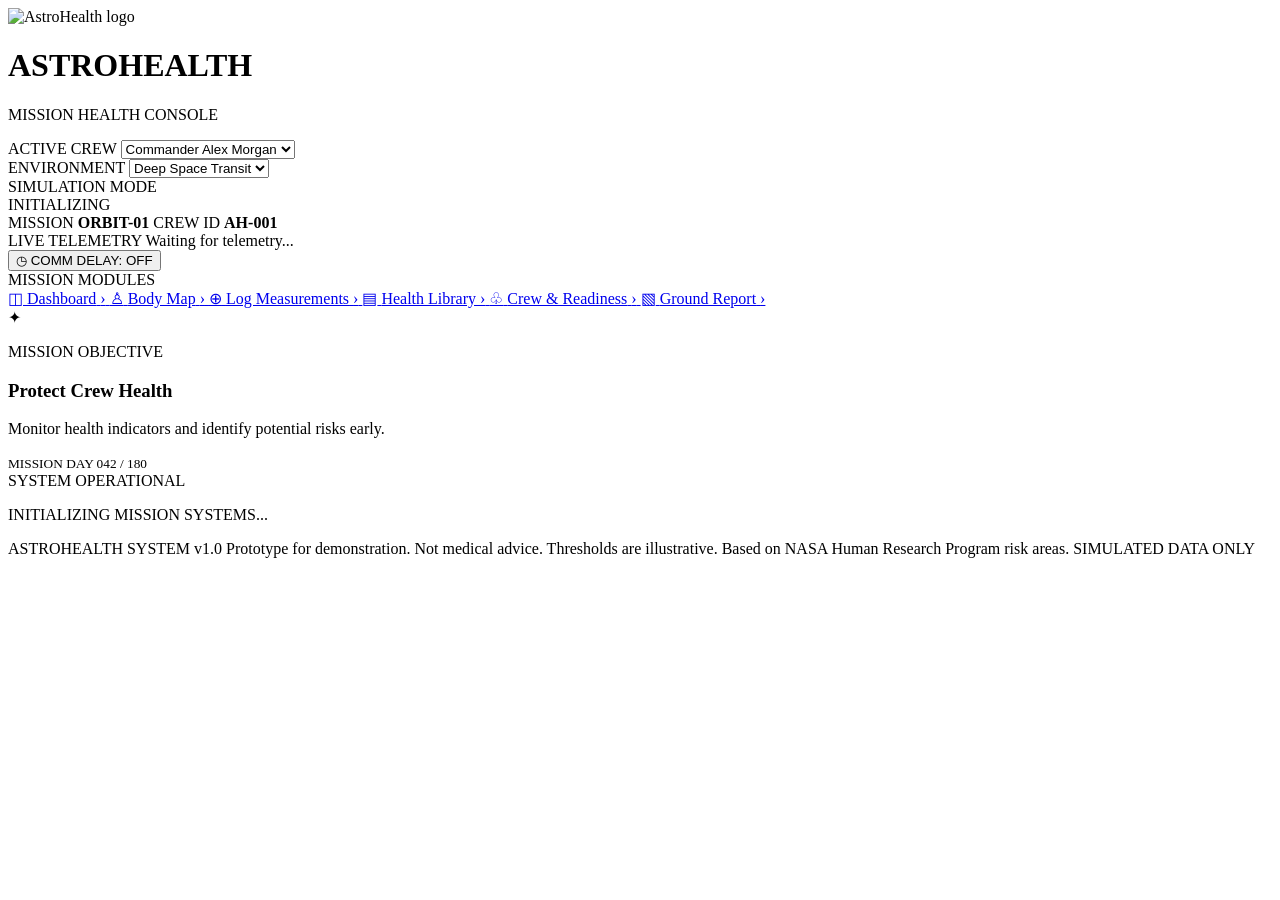
==== frontend/static/index.html @ 4c4ed4f3 "Add frontend" ====
<!DOCTYPE html>
<html lang="en">
<head>
    <meta charset="UTF-8">
    <meta name="viewport" content="width=device-width, initial-scale=1.0">

    <meta name="theme-color" content="#07111f">

    <meta name="description"
          content="AstroHealth - Astronaut Mission Health Monitoring Console">

    <title>AstroHealth | Mission Health Console</title>

    <link rel="stylesheet" href="/static/css/tokens.css">
    <link rel="stylesheet" href="/static/css/base.css">
    <link rel="stylesheet" href="/static/css/components.css">
    <link rel="stylesheet" href="/static/css/pages.css">

    <link rel="icon" href="/static/assets/logo.svg" type="image/svg+xml">
</head>

<body>

<div class="app-background"></div>

<div class="app-shell">

    <!-- TOP HEADER -->

    <header class="topbar">

        <div class="brand">

            <div class="brand-logo">
                <img src="/static/assets/logo.svg" alt="AstroHealth logo">
            </div>

            <div class="brand-info">
                <h1>ASTRO<span>HEALTH</span></h1>
                <p>MISSION HEALTH CONSOLE</p>
            </div>

        </div>

        <div class="header-controls">

            <div class="control-group">

                <label for="astronautSelect">ACTIVE CREW</label>

                <select id="astronautSelect" aria-label="Select astronaut">
                    <option value="AH-001">Commander Alex Morgan</option>
                    <option value="AH-002">Dr. Sarah Chen</option>
                    <option value="AH-003">Pilot James Wilson</option>
                    <option value="AH-004">Engineer Maya Patel</option>
                </select>

            </div>

            <div class="control-group environment-control">

                <label for="environmentSelect">ENVIRONMENT</label>

                <select id="environmentSelect" aria-label="Select environment">
                    <option value="spacecraft">Deep Space Transit</option>
                    <option value="station">Space Station</option>
                    <option value="rover">Planetary Rover</option>
                    <option value="mars">Mars Base</option>
                </select>

            </div>

        </div>

        <div class="system-status">

            <div class="simulation-status">
                <span class="status-dot"></span>
                <span>SIMULATION MODE</span>
            </div>

            <div class="connection-status" id="connectionStatus">
                <span class="connection-dot"></span>
                <span id="connectionText">INITIALIZING</span>
            </div>

        </div>

    </header>


    <!-- MISSION STATUS BAR -->

    <section class="mission-bar">

        <div class="mission-info">
            <span class="mission-label">MISSION</span>
            <strong>ORBIT-01</strong>
            <span class="mission-divider"></span>
            <span class="mission-label">CREW ID</span>
            <strong id="crewIdDisplay">AH-001</strong>
        </div>

        <div class="mission-info">

            <span class="live-indicator"></span>
            <span class="telemetry-text">LIVE TELEMETRY</span>

            <span class="mission-divider"></span>

            <span id="lastUpdated">Waiting for telemetry...</span>

        </div>

        <button class="delay-button" id="delayToggle"
                aria-pressed="false">

            <span class="delay-icon">◷</span>
            <span id="delayText">COMM DELAY: OFF</span>

        </button>

    </section>


    <!-- MAIN LAYOUT -->

    <div class="main-layout">

        <!-- SIDEBAR -->

        <aside class="sidebar">

            <div class="sidebar-heading">MISSION MODULES</div>

            <nav class="navigation" aria-label="Main navigation">

                <a href="#/dashboard" class="nav-link active"
                   data-route="dashboard">

                    <span class="nav-icon">◫</span>
                    <span>Dashboard</span>
                    <span class="nav-arrow">›</span>

                </a>

                <a href="#/body" class="nav-link"
                   data-route="body">

                    <span class="nav-icon">♙</span>
                    <span>Body Map</span>
                    <span class="nav-arrow">›</span>

                </a>

                <a href="#/log" class="nav-link"
                   data-route="log">

                    <span class="nav-icon">⊕</span>
                    <span>Log Measurements</span>
                    <span class="nav-arrow">›</span>

                </a>

                <a href="#/learn" class="nav-link"
                   data-route="learn">

                    <span class="nav-icon">▤</span>
                    <span>Health Library</span>
                    <span class="nav-arrow">›</span>

                </a>

                <a href="#/crew" class="nav-link"
                   data-route="crew">

                    <span class="nav-icon">♧</span>
                    <span>Crew & Readiness</span>
                    <span class="nav-arrow">›</span>

                </a>

                <a href="#/report" class="nav-link"
                   data-route="report">

                    <span class="nav-icon">▧</span>
                    <span>Ground Report</span>
                    <span class="nav-arrow">›</span>

                </a>

            </nav>

            <div class="sidebar-bottom">

                <div class="mission-card">

                    <div class="mission-card-icon">✦</div>

                    <p class="eyebrow">MISSION OBJECTIVE</p>

                    <h3>Protect Crew Health</h3>

                    <p>
                        Monitor health indicators and identify
                        potential risks early.
                    </p>

                    <div class="mission-progress">
                        <span></span>
                    </div>

                    <small>MISSION DAY 042 / 180</small>

                </div>

                <div class="sidebar-footer">
                    <span class="status-dot"></span>
                    SYSTEM OPERATIONAL
                </div>

            </div>

        </aside>


        <!-- MAIN CONTENT -->

        <main class="main-content" id="mainContent" tabindex="-1">

            <div class="loading-screen">
                <div class="loader"></div>
                <p>INITIALIZING MISSION SYSTEMS...</p>
            </div>

        </main>

    </div>


    <!-- GLOBAL FOOTER -->

    <footer class="app-footer">

        <span>ASTROHEALTH SYSTEM v1.0</span>

        <span>
            Prototype for demonstration. Not medical advice.
            Thresholds are illustrative. Based on NASA Human Research Program risk areas.
        </span>

        <span>SIMULATED DATA ONLY</span>

    </footer>

</div>


<!-- TOAST CONTAINER -->

<div id="toastContainer" class="toast-container"
     aria-live="polite"></div>


<script type="module" src="/static/js/router.js"></script>

</body>
</html>
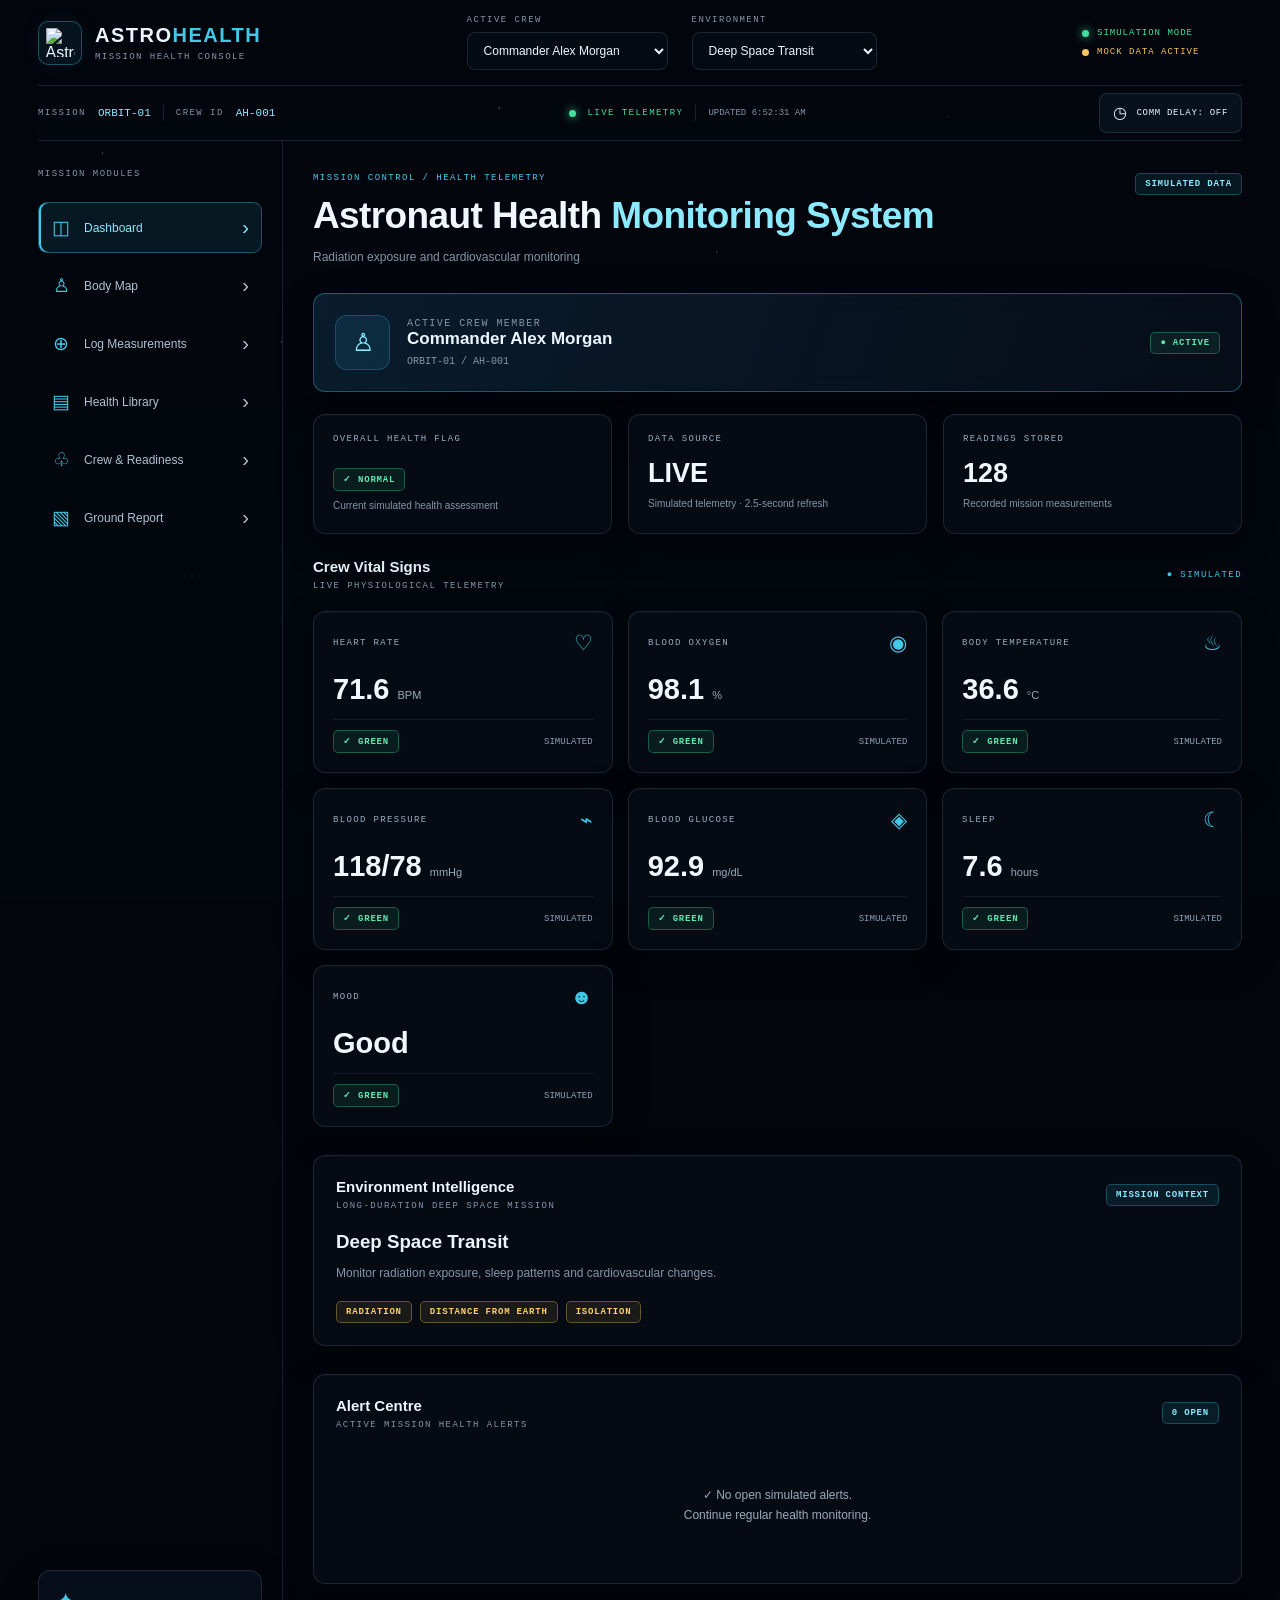
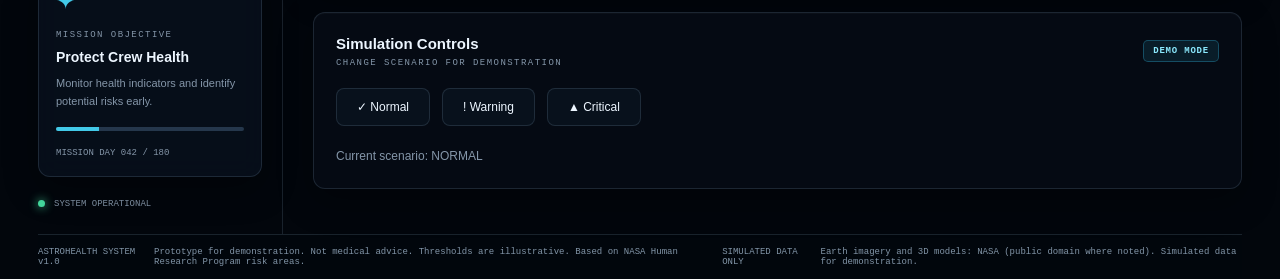
==== commit 9a34fd70: "changes" ====
--- a/frontend/static/index.html
+++ b/frontend/static/index.html
@@ -11,18 +11,20 @@
           content="AstroHealth - Astronaut Mission Health Monitoring Console">
 
     <title>AstroHealth | Mission Health Console</title>
-
-    <link rel="stylesheet" href="/static/css/tokens.css">
-    <link rel="stylesheet" href="/static/css/base.css">
-    <link rel="stylesheet" href="/static/css/components.css">
-    <link rel="stylesheet" href="/static/css/pages.css">
-
-    <link rel="icon" href="/static/assets/logo.svg" type="image/svg+xml">
+<link rel="stylesheet" href="./css/tokens.css">
+<link rel="stylesheet" href="./css/base.css">
+<link rel="stylesheet" href="./css/components.css">
+<link rel="stylesheet" href="./css/pages.css">
+
+<!-- Earth mission-control theme: load last -->
+<link rel="stylesheet" href="./css/theme-earth.css">
+
+    <link rel="icon" href="./assets/logo.svg" type="image/svg+xml">
 </head>
 
-<body>
-
-<div class="app-background"></div>
+<body class="photo-earth">
+
+<div class="app-background space-bg" aria-hidden="true"></div>
 
 <div class="app-shell">
 
@@ -33,7 +35,7 @@
         <div class="brand">
 
             <div class="brand-logo">
-                <img src="/static/assets/logo.svg" alt="AstroHealth logo">
+                <img src="./assets/logo.svg" alt="AstroHealth logo">
             </div>
 
             <div class="brand-info">
@@ -252,6 +254,11 @@
 
         <span>SIMULATED DATA ONLY</span>
 
+<span>
+    Earth imagery and 3D models: NASA (public domain where noted).
+    Simulated data for demonstration.
+</span>
+
     </footer>
 
 </div>
@@ -263,7 +270,7 @@
      aria-live="polite"></div>
 
 
-<script type="module" src="/static/js/router.js"></script>
+<script type="module" src="./js/router.js"></script>
 
 </body>
 </html>
--- a/frontend/static/css/tokens.css
+++ b/frontend/static/css/tokens.css
@@ -0,0 +1,72 @@
+
+:root {
+
+    /* BACKGROUNDS */
+
+    --bg-main: #07111f;
+    --bg-secondary: #0a1728;
+    --bg-panel: #0d1c30;
+    --bg-card: rgba(16, 34, 55, 0.82);
+    --bg-hover: #142b43;
+
+    /* BORDERS */
+
+    --border: rgba(130, 180, 220, 0.13);
+    --border-active: rgba(43, 207, 231, 0.45);
+
+    /* TEXT */
+
+    --text-primary: #edf7ff;
+    --text-secondary: #a4b9cd;
+    --text-muted: #71869c;
+
+    /* ACCENT */
+
+    --cyan: #32d5e9;
+    --cyan-light: #7cecff;
+    --cyan-glow: rgba(50, 213, 233, 0.15);
+
+    /* STATUS COLORS */
+
+    --green: #37d99a;
+    --yellow: #f4c75b;
+    --orange: #ff994d;
+    --red: #ff596d;
+
+    /* TYPOGRAPHY */
+
+    --font-main: -apple-system, BlinkMacSystemFont,
+        "Segoe UI", sans-serif;
+
+    --font-mono: "SFMono-Regular", Consolas,
+        "Liberation Mono", monospace;
+
+    /* SPACING */
+
+    --space-1: 4px;
+    --space-2: 8px;
+    --space-3: 12px;
+    --space-4: 16px;
+    --space-5: 20px;
+    --space-6: 24px;
+    --space-8: 32px;
+    --space-10: 40px;
+
+    /* RADIUS */
+
+    --radius-sm: 8px;
+    --radius-md: 13px;
+    --radius-lg: 18px;
+    --radius-xl: 24px;
+
+    /* SHADOWS */
+
+    --shadow-card: 0 10px 35px rgba(0, 0, 0, 0.2);
+
+    --shadow-glow: 0 0 25px rgba(50, 213, 233, 0.12);
+
+    /* TRANSITIONS */
+
+    --transition: 180ms ease;
+
+}
--- a/frontend/static/css/base.css
+++ b/frontend/static/css/base.css
@@ -0,0 +1,527 @@
+
+* {
+    margin: 0;
+    padding: 0;
+    box-sizing: border-box;
+}
+
+html {
+    scroll-behavior: smooth;
+}
+
+body {
+    min-height: 100vh;
+    background: var(--bg-main);
+    color: var(--text-primary);
+    font-family: var(--font-main);
+    overflow-x: hidden;
+}
+
+button, select, input {
+    font: inherit;
+}
+
+button, a, select {
+    -webkit-tap-highlight-color: transparent;
+}
+
+button {
+    cursor: pointer;
+}
+
+a {
+    color: inherit;
+    text-decoration: none;
+}
+
+button:focus-visible,
+a:focus-visible,
+select:focus-visible,
+input:focus-visible {
+    outline: 2px solid var(--cyan);
+    outline-offset: 4px;
+}
+
+.app-background {
+    position: fixed;
+    inset: 0;
+    z-index: -1;
+    pointer-events: none;
+
+    background:
+        radial-gradient(circle at 75% 15%,
+            rgba(16, 112, 151, 0.13), transparent 32%),
+        radial-gradient(circle at 10% 85%,
+            rgba(28, 78, 132, 0.12), transparent 35%),
+        linear-gradient(135deg, #07111f, #091728 55%, #07111f);
+}
+
+.app-background::after {
+    content: "";
+    position: absolute;
+    inset: 0;
+
+    background-image:
+        radial-gradient(1px 1px at 15% 25%, #ffffff65 50%, transparent),
+        radial-gradient(1px 1px at 70% 40%, #ffffff50 50%, transparent),
+        radial-gradient(2px 2px at 90% 75%, #ffffff45 50%, transparent),
+        radial-gradient(1px 1px at 45% 80%, #ffffff55 50%, transparent);
+
+    background-size: 240px 240px;
+    opacity: 0.35;
+}
+
+.app-shell {
+    width: 100%;
+    min-height: 100vh;
+    padding: 0 38px;
+    max-width: 1900px;
+    margin: auto;
+}
+
+/* HEADER */
+
+.topbar {
+    min-height: 91px;
+    display: flex;
+    align-items: center;
+    justify-content: space-between;
+    gap: 25px;
+    border-bottom: 1px solid var(--border);
+}
+
+.brand {
+    display: flex;
+    align-items: center;
+    gap: 13px;
+    min-width: 220px;
+}
+
+.brand-logo {
+    width: 44px;
+    height: 44px;
+    border-radius: 13px;
+    background: var(--cyan-glow);
+    border: 1px solid var(--border-active);
+    display: grid;
+    place-items: center;
+}
+
+.brand-logo img {
+    width: 29px;
+    height: 29px;
+}
+
+.brand-info h1 {
+    font-size: 20px;
+    font-weight: 800;
+    letter-spacing: 1px;
+}
+
+.brand-info h1 span {
+    color: var(--cyan);
+}
+
+.brand-info p {
+    font: 9px var(--font-mono);
+    color: var(--text-muted);
+    letter-spacing: 1.8px;
+    margin-top: 5px;
+}
+
+.header-controls {
+    display: flex;
+    gap: 24px;
+    align-items: center;
+}
+
+.control-group {
+    display: flex;
+    flex-direction: column;
+    gap: 7px;
+}
+
+.control-group label {
+    font: 9px var(--font-mono);
+    color: var(--text-muted);
+    letter-spacing: 1.5px;
+}
+
+.control-group select {
+    min-width: 185px;
+    background: var(--bg-panel);
+    color: var(--text-primary);
+    border: 1px solid var(--border);
+    padding: 10px 30px 10px 12px;
+    border-radius: var(--radius-sm);
+    font-size: 12px;
+}
+
+.control-group select option {
+    background: var(--bg-panel);
+}
+
+.system-status {
+    display: flex;
+    flex-direction: column;
+    gap: 9px;
+    min-width: 160px;
+}
+
+.simulation-status,
+.connection-status {
+    display: flex;
+    align-items: center;
+    gap: 8px;
+    font: 9px var(--font-mono);
+    letter-spacing: 1px;
+}
+
+.simulation-status {
+    color: var(--green);
+}
+
+.connection-status {
+    color: var(--text-muted);
+}
+
+.status-dot,
+.connection-dot,
+.live-indicator {
+    width: 7px;
+    height: 7px;
+    border-radius: 50%;
+    background: var(--green);
+    display: inline-block;
+    flex-shrink: 0;
+}
+
+.status-dot,
+.live-indicator {
+    box-shadow: 0 0 10px var(--green);
+}
+
+/* MISSION BAR */
+
+.mission-bar {
+    min-height: 55px;
+    display: flex;
+    align-items: center;
+    justify-content: space-between;
+    gap: 15px;
+    border-bottom: 1px solid var(--border);
+}
+
+.mission-info {
+    display: flex;
+    align-items: center;
+    gap: 12px;
+    font-size: 11px;
+}
+
+.mission-label {
+    color: var(--text-muted);
+    font: 9px var(--font-mono);
+    letter-spacing: 1px;
+}
+
+.mission-info strong {
+    color: var(--cyan);
+    font: 11px var(--font-mono);
+}
+
+.mission-divider {
+    height: 16px;
+    width: 1px;
+    background: var(--border);
+}
+
+.telemetry-text {
+    color: var(--green);
+    font: 9px var(--font-mono);
+    letter-spacing: 1px;
+}
+
+#lastUpdated {
+    color: var(--text-muted);
+    font: 9px var(--font-mono);
+}
+
+/* LAYOUT */
+
+.main-layout {
+    display: grid;
+    grid-template-columns: 245px minmax(0, 1fr);
+    min-height: calc(100vh - 190px);
+}
+
+.sidebar {
+    padding: 28px 20px 25px 0;
+    border-right: 1px solid var(--border);
+    display: flex;
+    flex-direction: column;
+}
+
+.sidebar-heading,
+.eyebrow {
+    font: 9px var(--font-mono);
+    letter-spacing: 1.6px;
+    color: var(--text-muted);
+}
+
+.sidebar-heading {
+    margin-bottom: 23px;
+}
+
+.navigation {
+    display: flex;
+    flex-direction: column;
+    gap: 7px;
+}
+
+.nav-link {
+    display: flex;
+    align-items: center;
+    gap: 13px;
+    padding: 13px 12px;
+    border-radius: var(--radius-sm);
+    color: var(--text-secondary);
+    font-size: 12px;
+    transition: var(--transition);
+    border: 1px solid transparent;
+}
+
+.nav-link:hover {
+    background: rgba(50, 213, 233, 0.05);
+    color: var(--cyan-light);
+}
+
+.nav-link.active {
+    background: var(--cyan-glow);
+    border-color: var(--border-active);
+    color: var(--cyan-light);
+}
+
+.nav-icon {
+    width: 20px;
+    text-align: center;
+    font-size: 19px;
+}
+
+.nav-arrow {
+    margin-left: auto;
+    font-size: 20px;
+}
+
+.sidebar-bottom {
+    margin-top: auto;
+    padding-top: 30px;
+}
+
+.mission-card {
+    padding: 17px;
+    border: 1px solid var(--border);
+    background: rgba(13, 28, 48, 0.75);
+    border-radius: var(--radius-md);
+}
+
+.mission-card-icon {
+    color: var(--cyan);
+    font-size: 23px;
+    margin-bottom: 15px;
+}
+
+.mission-card h3 {
+    font-size: 14px;
+    margin: 9px 0;
+}
+
+.mission-card > p:not(.eyebrow) {
+    font-size: 11px;
+    line-height: 1.7;
+    color: var(--text-muted);
+}
+
+.mission-progress {
+    margin: 16px 0 10px;
+    height: 4px;
+    border-radius: 10px;
+    background: #25374c;
+    overflow: hidden;
+}
+
+.mission-progress span {
+    display: block;
+    width: 23%;
+    height: 100%;
+    background: var(--cyan);
+}
+
+.mission-card small {
+    font: 9px var(--font-mono);
+    color: var(--text-muted);
+}
+
+.sidebar-footer {
+    display: flex;
+    gap: 9px;
+    align-items: center;
+    margin-top: 22px;
+    color: var(--text-muted);
+    font: 9px var(--font-mono);
+}
+
+.main-content {
+    padding: 32px 0 45px 30px;
+    min-width: 0;
+    animation: pageEnter 250ms ease;
+}
+
+.app-footer {
+    border-top: 1px solid var(--border);
+    min-height: 45px;
+    display: flex;
+    justify-content: space-between;
+    align-items: center;
+    gap: 15px;
+    color: var(--text-muted);
+    font: 9px var(--font-mono);
+    padding: 10px 0;
+}
+
+.loading-screen {
+    min-height: 300px;
+    display: grid;
+    place-content: center;
+    justify-items: center;
+    gap: 18px;
+    color: var(--cyan);
+    font: 10px var(--font-mono);
+    letter-spacing: 1px;
+}
+
+.loader {
+    width: 30px;
+    height: 30px;
+    border: 2px solid var(--border);
+    border-top-color: var(--cyan);
+    border-radius: 50%;
+    animation: spin 0.8s linear infinite;
+}
+
+@keyframes spin {
+    to { transform: rotate(360deg); }
+}
+
+@keyframes pageEnter {
+    from { opacity: 0; transform: translateY(7px); }
+    to { opacity: 1; transform: translateY(0); }
+}
+
+@media(max-width: 1100px) {
+    .app-shell {
+        padding: 0 20px;
+    }
+
+    .topbar {
+        flex-wrap: wrap;
+        padding: 17px 0;
+    }
+
+    .header-controls {
+        order: 3;
+        width: 100%;
+    }
+
+    .system-status {
+        margin-left: auto;
+    }
+}
+
+@media(max-width: 750px) {
+    .app-shell {
+        padding: 0 14px;
+    }
+
+    .main-layout {
+        grid-template-columns: 1fr;
+    }
+
+    .sidebar {
+        border-right: 0;
+        border-bottom: 1px solid var(--border);
+        padding: 12px 0;
+    }
+
+    .sidebar-heading,
+    .sidebar-bottom {
+        display: none;
+    }
+
+    .navigation {
+        flex-direction: row;
+        overflow-x: auto;
+        padding-bottom: 5px;
+    }
+
+    .nav-link {
+        white-space: nowrap;
+        padding: 10px;
+        font-size: 11px;
+    }
+
+    .nav-arrow {
+        display: none;
+    }
+
+    .main-content {
+        padding: 25px 0;
+    }
+
+    .mission-bar {
+        flex-wrap: wrap;
+        padding: 12px 0;
+    }
+
+    .mission-info:nth-child(2) {
+        display: none;
+    }
+
+    .app-footer {
+        flex-direction: column;
+        align-items: flex-start;
+    }
+}
+
+@media(max-width: 480px) {
+    .header-controls {
+        flex-direction: column;
+        align-items: stretch;
+    }
+
+    .control-group select {
+        width: 100%;
+    }
+
+    .system-status {
+        margin-left: 0;
+    }
+
+    .topbar {
+        gap: 16px;
+    }
+
+    .brand-info h1 {
+        font-size: 17px;
+    }
+}
+
+@media(prefers-reduced-motion: reduce) {
+    *,
+    *::before,
+    *::after {
+        scroll-behavior: auto !important;
+        animation-duration: 0.01ms !important;
+        transition-duration: 0.01ms !important;
+    }
+}
--- a/frontend/static/css/components.css
+++ b/frontend/static/css/components.css
@@ -0,0 +1,220 @@
+
+/* BUTTONS */
+
+.delay-button {
+    display: flex;
+    align-items: center;
+    gap: 9px;
+    background: rgba(50, 213, 233, 0.08);
+    border: 1px solid var(--border-active);
+    color: var(--cyan);
+    padding: 9px 13px;
+    border-radius: var(--radius-sm);
+    font: 9px var(--font-mono);
+    letter-spacing: 0.7px;
+    transition: var(--transition);
+}
+
+.delay-button:hover,
+.delay-button.enabled {
+    background: rgba(50, 213, 233, 0.17);
+    box-shadow: var(--shadow-glow);
+}
+
+.delay-icon {
+    font-size: 16px;
+}
+
+/* BADGES */
+
+.badge {
+    display: inline-flex;
+    align-items: center;
+    gap: 6px;
+    border: 1px solid var(--border);
+    border-radius: 20px;
+    padding: 5px 10px;
+    font: 9px var(--font-mono);
+    letter-spacing: 0.6px;
+}
+
+.badge-green {
+    color: var(--green);
+    background: rgba(55, 217, 154, 0.09);
+    border-color: rgba(55, 217, 154, 0.2);
+}
+
+.badge-cyan {
+    color: var(--cyan);
+    background: var(--cyan-glow);
+    border-color: var(--border-active);
+}
+
+.badge-yellow {
+    color: var(--yellow);
+    background: rgba(244, 199, 91, 0.1);
+}
+
+.badge-orange {
+    color: var(--orange);
+    background: rgba(255, 153, 77, 0.1);
+}
+
+.badge-red {
+    color: var(--red);
+    background: rgba(255, 89, 109, 0.1);
+}
+
+/* CARDS */
+
+.panel {
+    background: var(--bg-card);
+    border: 1px solid var(--border);
+    border-radius: var(--radius-lg);
+    padding: 22px;
+    box-shadow: var(--shadow-card);
+    transition: var(--transition);
+    backdrop-filter: blur(12px);
+}
+
+.panel:hover {
+    border-color: rgba(50, 213, 233, 0.3);
+    box-shadow: var(--shadow-glow);
+}
+
+.panel-heading {
+    display: flex;
+    align-items: center;
+    justify-content: space-between;
+    gap: 15px;
+    margin-bottom: 20px;
+}
+
+.panel-heading h3 {
+    font-size: 15px;
+    font-weight: 650;
+}
+
+.panel-heading p {
+    font: 9px var(--font-mono);
+    color: var(--text-muted);
+    margin-top: 6px;
+}
+
+/* TOASTS */
+
+.toast-container {
+    position: fixed;
+    right: 24px;
+    bottom: 24px;
+    z-index: 1000;
+    display: flex;
+    flex-direction: column;
+    gap: 10px;
+}
+
+.toast {
+    padding: 14px 18px;
+    border: 1px solid var(--border-active);
+    border-radius: var(--radius-md);
+    background: #10243a;
+    color: var(--text-primary);
+    min-width: 250px;
+    font-size: 12px;
+    box-shadow: var(--shadow-glow);
+    animation: toastIn 250ms ease;
+}
+
+.toast.error {
+    border-color: var(--red);
+}
+
+.toast.success {
+    border-color: var(--green);
+}
+
+@keyframes toastIn {
+    from { opacity: 0; transform: translateX(15px); }
+    to { opacity: 1; transform: translateX(0); }
+}
+
+/* SIMULATION LABEL */
+
+.simulated-label {
+    color: var(--cyan);
+    font: 9px var(--font-mono);
+    letter-spacing: 1px;
+}
+
+/* EMPTY AND LOADING STATES */
+
+.empty-state {
+    text-align: center;
+    color: var(--text-muted);
+    padding: 35px 15px;
+    font-size: 12px;
+    line-height: 1.7;
+}
+
+.skeleton {
+    background: linear-gradient(
+        90deg,
+        #13243a 25%,
+        #203750 50%,
+        #13243a 75%
+    );
+    background-size: 200% 100%;
+    animation: skeleton 1.5s infinite;
+    border-radius: 8px;
+}
+
+@keyframes skeleton {
+    to { background-position: -200% 0; }
+}
+
+.scenario-controls {
+    display: flex;
+    flex-wrap: wrap;
+    gap: 12px;
+    margin: 20px 0;
+}
+
+.scenario-btn {
+    padding: 11px 20px;
+    border: 1px solid var(--border);
+    border-radius: var(--radius-sm);
+    background: var(--bg-panel);
+    color: var(--text-primary);
+    font-size: 12px;
+    transition: var(--transition);
+}
+
+.scenario-btn:hover {
+    border-color: var(--cyan);
+    color: var(--cyan);
+    box-shadow: var(--shadow-glow);
+}
+
+.alert-item {
+    display: flex;
+    align-items: center;
+    justify-content: space-between;
+    gap: 15px;
+    padding: 16px 0;
+    border-bottom: 1px solid var(--border);
+}
+
+.alert-item h4 {
+    margin: 10px 0 5px;
+    font-size: 13px;
+}
+
+.alert-item p {
+    color: var(--text-muted);
+    font-size: 11px;
+    line-height: 1.6;
+}
+
+[hidden] {
+    display: none !important;
+}
--- a/frontend/static/css/pages.css
+++ b/frontend/static/css/pages.css
@@ -0,0 +1,252 @@
+
+/* PAGE HEADINGS */
+
+.page-header {
+    display: flex;
+    align-items: flex-start;
+    justify-content: space-between;
+    gap: 20px;
+    margin-bottom: 30px;
+}
+
+.page-eyebrow {
+    color: var(--cyan);
+    font: 10px var(--font-mono);
+    letter-spacing: 2px;
+    margin-bottom: 12px;
+}
+
+.page-title {
+    font-size: clamp(25px, 3vw, 37px);
+    letter-spacing: -1px;
+    font-weight: 750;
+}
+
+.page-title span {
+    color: var(--cyan);
+}
+
+.page-description {
+    color: var(--text-muted);
+    font-size: 12px;
+    margin-top: 10px;
+    line-height: 1.7;
+}
+
+/* DASHBOARD GRID */
+
+.dashboard-grid {
+    display: grid;
+    grid-template-columns: repeat(3, minmax(0, 1fr));
+    gap: 16px;
+    margin-bottom: 24px;
+}
+
+.stat-card {
+    background: var(--bg-card);
+    border: 1px solid var(--border);
+    border-radius: var(--radius-lg);
+    padding: 20px;
+    min-width: 0;
+    transition: var(--transition);
+}
+
+.stat-card:hover {
+    border-color: var(--border-active);
+    transform: translateY(-2px);
+}
+
+.stat-label {
+    font: 9px var(--font-mono);
+    letter-spacing: 1.2px;
+    color: var(--text-muted);
+}
+
+.stat-value {
+    font-size: 27px;
+    font-weight: 750;
+    margin: 14px 0 7px;
+}
+
+.stat-description {
+    color: var(--text-muted);
+    font-size: 10px;
+    line-height: 1.6;
+}
+
+.health-value {
+    color: var(--green);
+}
+
+.vitals-grid {
+    display: grid;
+    grid-template-columns: repeat(3, minmax(0, 1fr));
+    gap: 15px;
+}
+
+.vital-card {
+    background: var(--bg-card);
+    border: 1px solid var(--border);
+    border-radius: var(--radius-lg);
+    padding: 19px;
+}
+
+.vital-card-top {
+    display: flex;
+    justify-content: space-between;
+    align-items: center;
+    margin-bottom: 18px;
+}
+
+.vital-icon {
+    font-size: 21px;
+    color: var(--cyan);
+}
+
+.vital-name {
+    font: 10px var(--font-mono);
+    color: var(--text-muted);
+    letter-spacing: 1px;
+}
+
+.vital-reading {
+    font-size: 29px;
+    font-weight: 750;
+}
+
+.vital-reading small {
+    font-size: 11px;
+    color: var(--text-muted);
+    font-weight: 400;
+}
+
+.vital-bottom {
+    display: flex;
+    justify-content: space-between;
+    gap: 10px;
+    margin-top: 13px;
+    align-items: center;
+}
+
+.trend-text {
+    font: 9px var(--font-mono);
+    color: var(--text-muted);
+}
+
+.section-title {
+    font-size: 15px;
+    font-weight: 650;
+    margin-bottom: 16px;
+}
+
+.section-space {
+    margin-top: 28px;
+}
+
+/* CREW PROFILE */
+
+.crew-profile {
+    display: flex;
+    align-items: center;
+    gap: 17px;
+    background: linear-gradient(
+        110deg,
+        rgba(18, 50, 75, 0.85),
+        rgba(13, 28, 48, 0.8)
+    );
+    border: 1px solid var(--border-active);
+    border-radius: var(--radius-lg);
+    padding: 21px;
+    margin-bottom: 22px;
+}
+
+.crew-avatar {
+    width: 55px;
+    height: 55px;
+    display: grid;
+    place-items: center;
+    flex-shrink: 0;
+    border-radius: 16px;
+    background: var(--cyan-glow);
+    color: var(--cyan);
+    font-size: 25px;
+}
+
+.crew-profile h3 {
+    font-size: 17px;
+    margin-bottom: 7px;
+}
+
+.crew-profile p {
+    font: 10px var(--font-mono);
+    color: var(--text-muted);
+}
+
+.crew-profile .badge {
+    margin-left: auto;
+}
+
+/* OTHER PAGES */
+
+.module-placeholder {
+    border: 1px solid var(--border);
+    background: var(--bg-card);
+    border-radius: var(--radius-lg);
+    min-height: 300px;
+    display: grid;
+    place-content: center;
+    justify-items: center;
+    text-align: center;
+    padding: 30px;
+}
+
+.module-placeholder .placeholder-icon {
+    font-size: 45px;
+    color: var(--cyan);
+    margin-bottom: 20px;
+}
+
+.module-placeholder h2 {
+    font-size: 20px;
+    margin-bottom: 10px;
+}
+
+.module-placeholder p {
+    max-width: 400px;
+    color: var(--text-muted);
+    font-size: 12px;
+    line-height: 1.8;
+}
+
+/* RESPONSIVE */
+
+@media(max-width: 1100px) {
+    .dashboard-grid,
+    .vitals-grid {
+        grid-template-columns: repeat(2, minmax(0, 1fr));
+    }
+}
+
+@media(max-width: 550px) {
+    .dashboard-grid,
+    .vitals-grid {
+        grid-template-columns: 1fr;
+    }
+
+    .page-header {
+        flex-direction: column;
+    }
+
+    .crew-profile {
+        flex-wrap: wrap;
+    }
+
+    .crew-profile .badge {
+        margin-left: 0;
+    }
+
+    .stat-value,
+    .vital-reading {
+        font-size: 25px;
+    }
+}
--- a/frontend/static/css/theme-earth.css
+++ b/frontend/static/css/theme-earth.css
@@ -0,0 +1,586 @@
+
+/* =========================================================
+   ASTROHEALTH — EARTH MISSION CONTROL THEME
+   Add-on stylesheet. Does not replace existing styles.
+========================================================= */
+
+:root {
+    --bg-main: #03070d;
+    --bg-secondary: #060d17;
+    --bg-panel: rgba(7, 14, 24, 0.82);
+    --bg-card: rgba(8, 14, 24, 0.72);
+    --bg-hover: rgba(18, 39, 57, 0.88);
+
+    --border: rgba(143, 180, 208, 0.17);
+    --border-active: rgba(55, 205, 235, 0.55);
+
+    --text-primary: #edf6ff;
+    --text-secondary: #b0c1d1;
+    --text-muted: #8496a9;
+
+    --cyan: #42c9e8;
+    --cyan-light: #8ceaff;
+    --cyan-glow: rgba(50, 190, 230, 0.13);
+
+    --green: #45dda0;
+    --yellow: #f5c45e;
+    --orange: #ff994d;
+    --red: #ff596d;
+
+    --radius-sm: 7px;
+    --radius-md: 11px;
+    --radius-lg: 13px;
+    --radius-xl: 16px;
+
+    --shadow-card:
+        0 12px 35px rgba(0, 0, 0, 0.32),
+        inset 0 1px 0 rgba(255, 255, 255, 0.025);
+
+    --shadow-glow:
+        0 0 18px rgba(50, 190, 230, 0.10);
+
+    --transition: 180ms ease;
+}
+
+/* =========================================================
+   EARTH / SPACE BACKGROUND
+========================================================= */
+
+html {
+    background: #02060c;
+}
+
+body {
+    background: transparent;
+    color: var(--text-primary);
+    position: relative;
+    isolation: isolate;
+}
+
+/* Reuse the existing .app-background element.
+   No extra background element is necessary. */
+
+.app-background {
+    position: fixed;
+    inset: 0;
+    z-index: -1;
+    overflow: hidden;
+    pointer-events: none;
+
+    background:
+        radial-gradient(
+            ellipse at 50% 85%,
+            rgba(10, 37, 65, 0.28),
+            transparent 48%
+        ),
+        linear-gradient(
+            180deg,
+            #02050b 0%,
+            #050b14 58%,
+            #071321 100%
+        );
+}
+
+/* Earth horizon */
+
+.app-background::before {
+    content: "";
+    position: absolute;
+
+    width: 220vw;
+    height: 110vw;
+
+    left: -60vw;
+    bottom: -90vw;
+
+    border-radius: 50%;
+
+    background:
+        radial-gradient(
+            ellipse at 50% 0%,
+            rgba(21, 66, 103, 0.95) 0%,
+            rgba(9, 37, 65, 0.96) 22%,
+            #061322 49%,
+            #030912 72%,
+            #010409 100%
+        );
+
+    box-shadow:
+        0 -2px 5px rgba(80, 193, 255, 0.65),
+        0 -8px 24px rgba(28, 139, 220, 0.22),
+        0 -22px 65px rgba(17, 89, 156, 0.13);
+}
+
+/* Faint stars */
+
+.app-background::after {
+    content: "";
+    position: absolute;
+    inset: 0;
+
+    background-image:
+        radial-gradient(1px 1px at 8% 17%, #ffffff9c 50%, transparent 100%),
+        radial-gradient(1px 1px at 22% 38%, #ffffff70 50%, transparent 100%),
+        radial-gradient(2px 2px at 39% 12%, #ffffff75 50%, transparent 100%),
+        radial-gradient(1px 1px at 56% 28%, #ffffff70 50%, transparent 100%),
+        radial-gradient(1px 1px at 74% 13%, #ffffff85 50%, transparent 100%),
+        radial-gradient(2px 2px at 88% 36%, #ffffff65 50%, transparent 100%),
+        radial-gradient(1px 1px at 95% 19%, #ffffff85 50%, transparent 100%),
+        radial-gradient(1px 1px at 15% 64%, #ffffff65 50%, transparent 100%),
+        radial-gradient(1px 1px at 67% 58%, #ffffff55 50%, transparent 100%);
+
+    background-size: 100% 100%;
+    opacity: 0.43;
+}
+
+/* Optional photo background:
+   Add class="photo-earth" to body and put earth.jpg
+   inside static/assets/. */
+
+body.photo-earth .app-background {
+    background:
+        linear-gradient(
+            180deg,
+            rgba(2, 5, 11, 0.80),
+            rgba(2, 7, 14, 0.54) 60%,
+            rgba(2, 7, 14, 0.75)
+        ),
+        url("../assets/earth.jpg") center bottom / cover no-repeat,
+        #02060c;
+}
+
+body.photo-earth .app-background::before {
+    display: none;
+}
+
+/* Keep application content above the background */
+
+.app-shell {
+    position: relative;
+    z-index: 1;
+}
+
+/* =========================================================
+   GLASS PANELS
+========================================================= */
+
+.panel,
+.stat-card,
+.vital-card,
+.crew-profile,
+.mission-card,
+.module-placeholder {
+    background: rgba(8, 14, 24, 0.70);
+    border: 1px solid var(--border);
+    border-radius: 12px;
+
+    box-shadow: var(--shadow-card);
+
+    -webkit-backdrop-filter: blur(12px);
+    backdrop-filter: blur(12px);
+
+    transition:
+        border-color var(--transition),
+        box-shadow var(--transition),
+        background var(--transition);
+}
+
+.panel:hover,
+.stat-card:hover,
+.vital-card:hover {
+    border-color: rgba(65, 195, 230, 0.42);
+    box-shadow: var(--shadow-glow);
+    background: rgba(10, 21, 34, 0.83);
+}
+
+.crew-profile {
+    background:
+        linear-gradient(
+            110deg,
+            rgba(11, 32, 51, 0.86),
+            rgba(7, 15, 26, 0.82)
+        );
+    border-color: rgba(65, 195, 230, 0.38);
+}
+
+/* =========================================================
+   HEADER
+========================================================= */
+
+.topbar {
+    border-bottom: 1px solid var(--border);
+    min-height: 86px;
+}
+
+.brand-logo {
+    background: rgba(31, 120, 156, 0.12);
+    border: 1px solid rgba(65, 195, 230, 0.35);
+    border-radius: 10px;
+    box-shadow: 0 0 18px rgba(45, 175, 225, 0.08);
+}
+
+.brand-info h1 {
+    font-weight: 800;
+    letter-spacing: 1.5px;
+}
+
+.brand-info h1 span {
+    color: var(--cyan);
+}
+
+.brand-info p,
+.control-group label,
+.mission-label,
+.sidebar-heading,
+.eyebrow,
+.page-eyebrow,
+.stat-label,
+.vital-name,
+.panel-heading p,
+.telemetry-text,
+.simulated-label {
+    font-family: var(--font-mono);
+    text-transform: uppercase;
+    letter-spacing: 1.45px;
+}
+
+/* Header selectors */
+
+.control-group select {
+    background: rgba(5, 12, 21, 0.92);
+    border: 1px solid var(--border);
+    border-radius: 8px;
+    color: var(--text-primary);
+}
+
+.control-group select:focus {
+    border-color: var(--cyan);
+    outline: none;
+    box-shadow: 0 0 0 2px rgba(66, 201, 232, 0.12);
+}
+
+.control-group select option {
+    background: #091321;
+    color: #edf6ff;
+}
+
+/* Mission information bar */
+
+.mission-bar {
+    border-bottom: 1px solid var(--border);
+    background: rgba(4, 10, 18, 0.38);
+}
+
+.mission-info strong {
+    color: var(--cyan-light);
+}
+
+#lastUpdated {
+    color: var(--text-muted);
+}
+
+/* =========================================================
+   NAVIGATION
+========================================================= */
+
+.sidebar {
+    border-right: 1px solid var(--border);
+}
+
+.nav-link {
+    border: 1px solid transparent;
+    border-radius: 9px;
+    color: var(--text-secondary);
+}
+
+.nav-link:hover {
+    background: rgba(55, 185, 220, 0.08);
+    border-color: rgba(55, 185, 220, 0.17);
+    color: var(--cyan-light);
+}
+
+.nav-link.active {
+    background: rgba(38, 153, 193, 0.13);
+    border-color: rgba(65, 195, 230, 0.36);
+    color: var(--cyan-light);
+    box-shadow: inset 2px 0 0 var(--cyan);
+}
+
+.nav-icon {
+    color: var(--cyan);
+}
+
+/* Sidebar mission card */
+
+.mission-card {
+    background: rgba(8, 17, 29, 0.82);
+    border-color: var(--border);
+}
+
+/* =========================================================
+   PAGE HEADINGS
+========================================================= */
+
+.page-header {
+    margin-bottom: 26px;
+}
+
+.page-eyebrow {
+    font-size: 9px;
+    color: var(--cyan);
+}
+
+.page-title {
+    color: #f0f7ff;
+    letter-spacing: -0.6px;
+}
+
+.page-title span {
+    color: var(--cyan-light);
+}
+
+.page-description {
+    color: var(--text-muted);
+}
+
+/* =========================================================
+   VITAL CARDS
+========================================================= */
+
+.stat-card,
+.vital-card {
+    padding: 19px;
+    position: relative;
+    overflow: hidden;
+}
+
+.stat-label,
+.vital-name {
+    font-size: 9px;
+    color: #9aafc1;
+    letter-spacing: 1.35px;
+}
+
+.stat-value,
+.vital-reading {
+    color: #f1f8ff;
+    font-weight: 750;
+    font-variant-numeric: tabular-nums;
+}
+
+.vital-reading small {
+    color: #9aabba;
+    font-size: 11px;
+}
+
+.vital-icon {
+    color: var(--cyan);
+}
+
+.health-value {
+    color: var(--green);
+}
+
+.vital-bottom {
+    border-top: 1px solid rgba(140, 180, 210, 0.10);
+    padding-top: 10px;
+}
+
+.trend-text {
+    color: #8ea3b7;
+}
+
+/* =========================================================
+   CREW PROFILE
+========================================================= */
+
+.crew-avatar {
+    background: rgba(48, 174, 210, 0.12);
+    border: 1px solid rgba(65, 195, 230, 0.24);
+    border-radius: 12px;
+    color: var(--cyan-light);
+}
+
+.crew-profile h3 {
+    color: #edf7ff;
+}
+
+/* =========================================================
+   STATUS BADGES
+========================================================= */
+
+.badge {
+    border-radius: 5px;
+    padding: 5px 9px;
+    font-size: 9px;
+    font-weight: 650;
+    letter-spacing: 0.8px;
+    text-transform: uppercase;
+    white-space: nowrap;
+}
+
+.badge-green {
+    color: #64e6ae;
+    background: rgba(55, 217, 154, 0.09);
+    border-color: rgba(55, 217, 154, 0.34);
+}
+
+.badge-yellow {
+    color: #ffd16c;
+    background: rgba(244, 199, 91, 0.09);
+    border-color: rgba(244, 199, 91, 0.34);
+}
+
+.badge-orange {
+    color: #ffad70;
+    background: rgba(255, 153, 77, 0.10);
+    border-color: rgba(255, 153, 77, 0.36);
+}
+
+.badge-red {
+    color: #ff7889;
+    background: rgba(255, 89, 109, 0.10);
+    border-color: rgba(255, 89, 109, 0.38);
+}
+
+.badge-cyan {
+    color: var(--cyan-light);
+    background: rgba(50, 190, 230, 0.10);
+    border-color: rgba(50, 190, 230, 0.30);
+}
+
+/* =========================================================
+   BUTTONS AND CONTROLS
+========================================================= */
+
+.delay-button,
+.scenario-btn {
+    background: rgba(9, 19, 31, 0.90);
+    border: 1px solid var(--border);
+    border-radius: 8px;
+    color: var(--text-primary);
+}
+
+.delay-button:hover,
+.delay-button.enabled,
+.scenario-btn:hover {
+    border-color: var(--cyan);
+    background: rgba(36, 139, 177, 0.13);
+    color: var(--cyan-light);
+    box-shadow: var(--shadow-glow);
+}
+
+button:focus-visible,
+a:focus-visible,
+select:focus-visible,
+input:focus-visible {
+    outline: 2px solid var(--cyan);
+    outline-offset: 3px;
+}
+
+/* =========================================================
+   ALERTS
+========================================================= */
+
+.alert-item {
+    border-bottom: 1px solid rgba(140, 180, 210, 0.12);
+}
+
+.alert-item h4 {
+    color: #e5f1fc;
+}
+
+.alert-item p {
+    color: #94a8ba;
+}
+
+.empty-state {
+    color: #9aabba;
+}
+
+/* =========================================================
+   TOASTS
+========================================================= */
+
+.toast {
+    background: rgba(7, 17, 29, 0.96);
+    border: 1px solid rgba(65, 195, 230, 0.34);
+    border-radius: 10px;
+
+    -webkit-backdrop-filter: blur(14px);
+    backdrop-filter: blur(14px);
+}
+
+.toast.error {
+    border-color: var(--red);
+}
+
+.toast.success {
+    border-color: var(--green);
+}
+
+/* =========================================================
+   FOOTER
+========================================================= */
+
+.app-footer {
+    border-top: 1px solid var(--border);
+    color: #8296a9;
+    background: rgba(3, 8, 14, 0.25);
+}
+
+/* =========================================================
+   SCROLLBARS
+========================================================= */
+
+* {
+    scrollbar-width: thin;
+    scrollbar-color: #29465e #07111b;
+}
+
+*::-webkit-scrollbar {
+    width: 7px;
+    height: 7px;
+}
+
+*::-webkit-scrollbar-track {
+    background: rgba(4, 10, 18, 0.8);
+}
+
+*::-webkit-scrollbar-thumb {
+    background: #29465e;
+    border-radius: 10px;
+    border: 1px solid #0b1724;
+}
+
+*::-webkit-scrollbar-thumb:hover {
+    background: #3b6a88;
+}
+
+/* =========================================================
+   RESPONSIVE AND ACCESSIBILITY
+========================================================= */
+
+@media (max-width: 750px) {
+    .sidebar {
+        background: rgba(4, 10, 18, 0.65);
+        border-bottom: 1px solid var(--border);
+    }
+
+    .navigation {
+        scrollbar-width: thin;
+    }
+}
+
+@media (prefers-reduced-motion: reduce) {
+    .app-background,
+    .app-background::before,
+    .app-background::after,
+    *,
+    *::before,
+    *::after {
+        animation: none !important;
+        transition: none !important;
+        scroll-behavior: auto !important;
+    }
+}
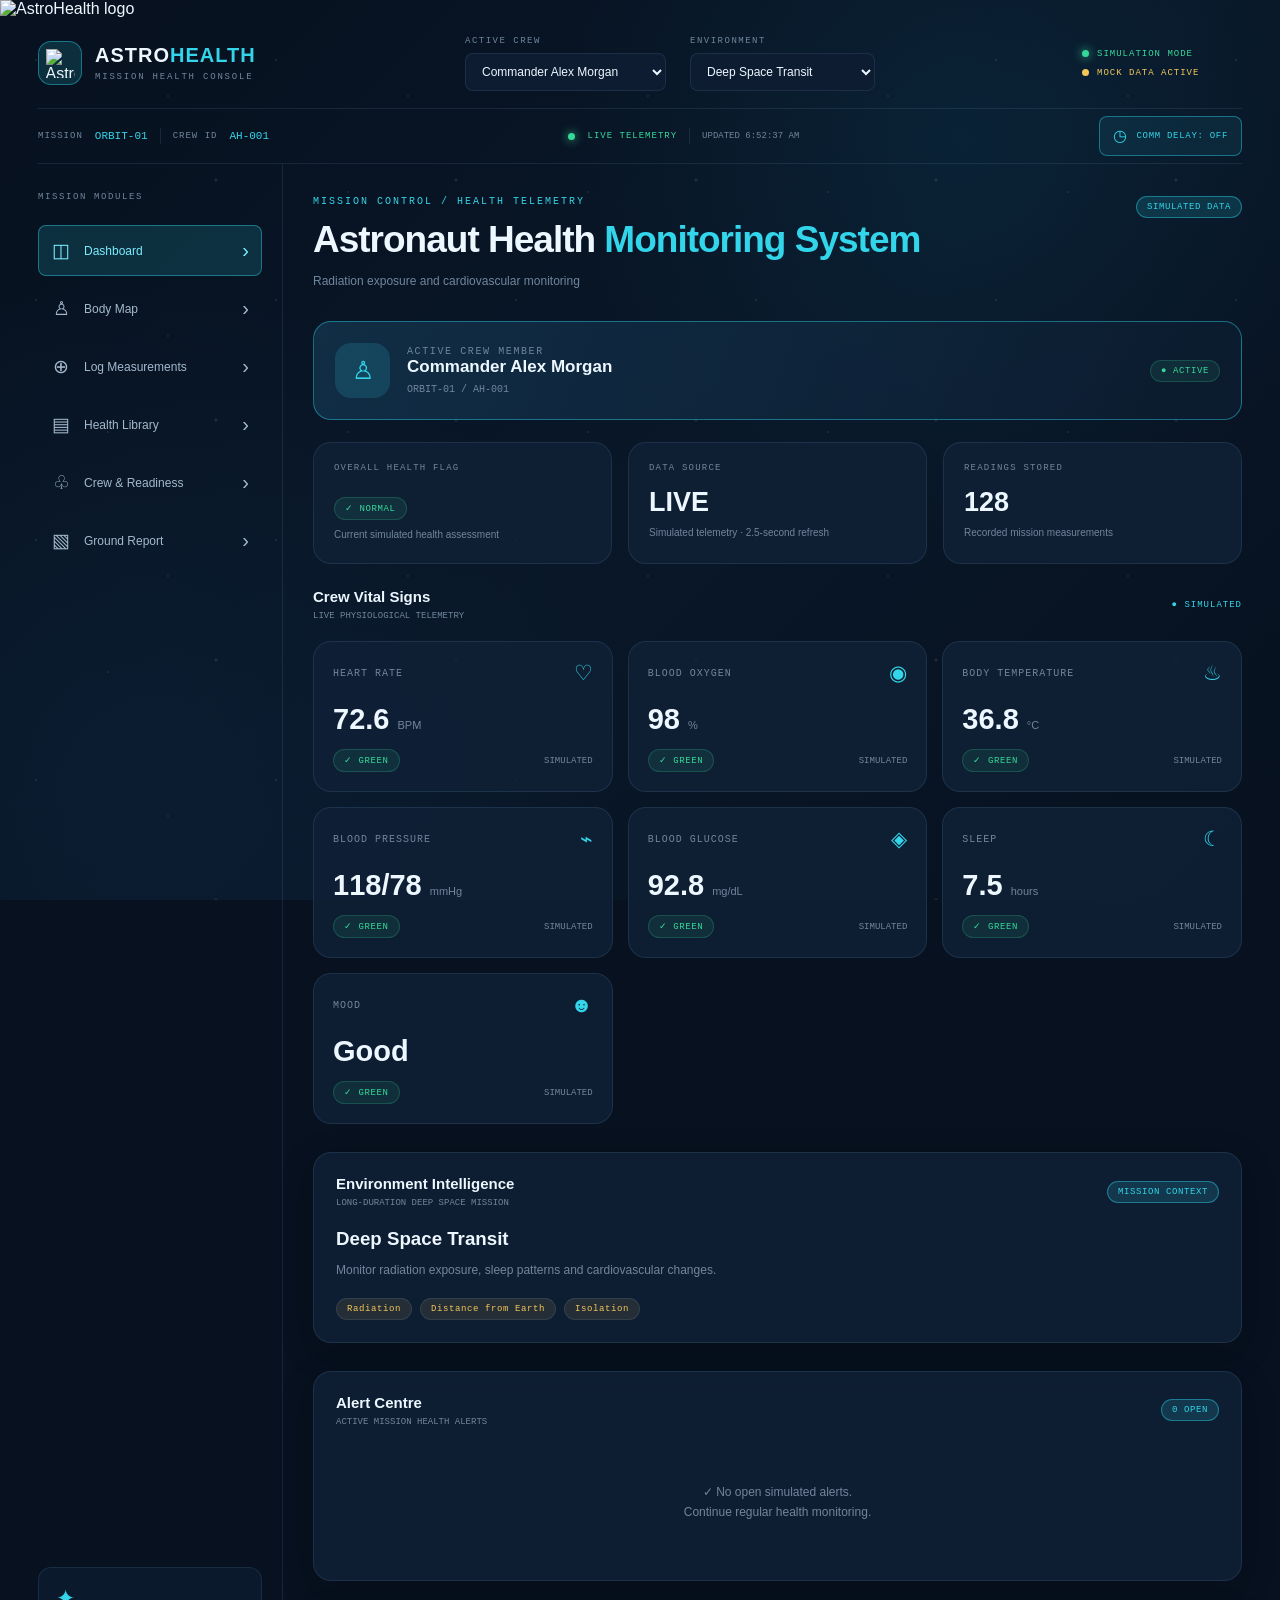
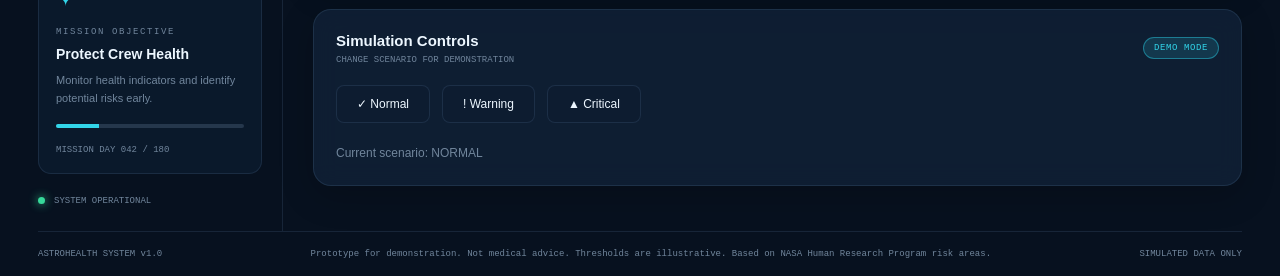
==== commit b4f05ad3: "1" ====
--- a/frontend/static/index.html
+++ b/frontend/static/index.html
@@ -11,20 +11,22 @@
           content="AstroHealth - Astronaut Mission Health Monitoring Console">
 
     <title>AstroHealth | Mission Health Console</title>
-<link rel="stylesheet" href="./css/tokens.css">
-<link rel="stylesheet" href="./css/base.css">
-<link rel="stylesheet" href="./css/components.css">
-<link rel="stylesheet" href="./css/pages.css">
-
-<!-- Earth mission-control theme: load last -->
-<link rel="stylesheet" href="./css/theme-earth.css">
+
+   <link rel="stylesheet" href="./css/tokens.css">
+    <link rel="stylesheet" href="./css/base.css">
+    <link rel="stylesheet" href="./css/components.css">
+    <link rel="stylesheet" href="./css/pages.css">
+
+    <img src="./assets/logo.svg" alt="AstroHealth logo">
+
+    <script type="module" src="./js/router.js"></script>
 
     <link rel="icon" href="./assets/logo.svg" type="image/svg+xml">
 </head>
 
-<body class="photo-earth">
-
-<div class="app-background space-bg" aria-hidden="true"></div>
+<body>
+
+<div class="app-background"></div>
 
 <div class="app-shell">
 
@@ -35,7 +37,7 @@
         <div class="brand">
 
             <div class="brand-logo">
-                <img src="./assets/logo.svg" alt="AstroHealth logo">
+                <img src="/static/assets/logo.svg" alt="AstroHealth logo">
             </div>
 
             <div class="brand-info">
@@ -254,11 +256,6 @@
 
         <span>SIMULATED DATA ONLY</span>
 
-<span>
-    Earth imagery and 3D models: NASA (public domain where noted).
-    Simulated data for demonstration.
-</span>
-
     </footer>
 
 </div>
@@ -269,8 +266,5 @@
 <div id="toastContainer" class="toast-container"
      aria-live="polite"></div>
 
-
-<script type="module" src="./js/router.js"></script>
-
 </body>
 </html>
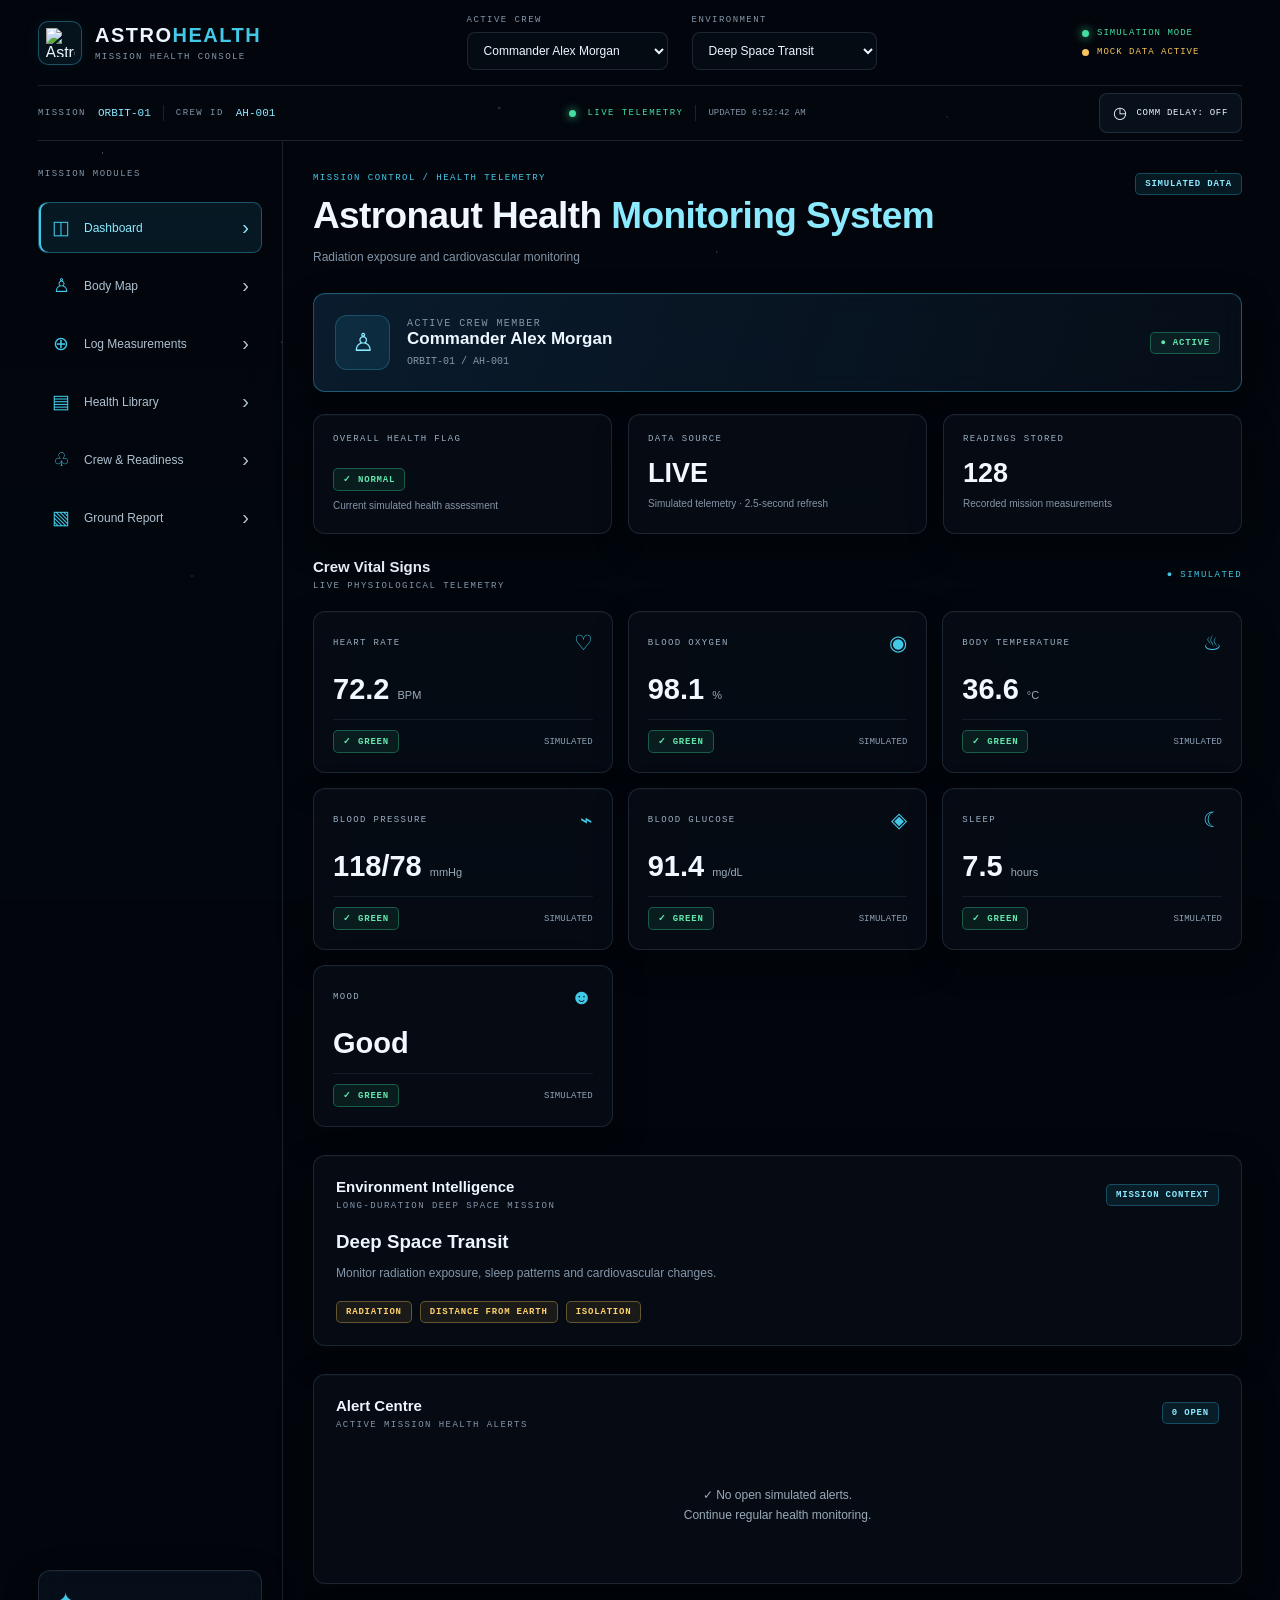
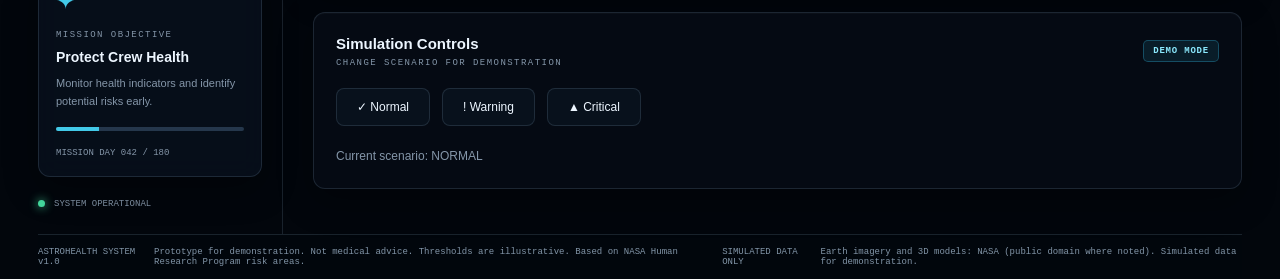
==== commit 03777c0d: "Merge remote changes and resolve frontend conflict" ====
--- a/frontend/static/index.html
+++ b/frontend/static/index.html
@@ -11,22 +11,20 @@
           content="AstroHealth - Astronaut Mission Health Monitoring Console">
 
     <title>AstroHealth | Mission Health Console</title>
-
-   <link rel="stylesheet" href="./css/tokens.css">
-    <link rel="stylesheet" href="./css/base.css">
-    <link rel="stylesheet" href="./css/components.css">
-    <link rel="stylesheet" href="./css/pages.css">
-
-    <img src="./assets/logo.svg" alt="AstroHealth logo">
-
-    <script type="module" src="./js/router.js"></script>
+<link rel="stylesheet" href="./css/tokens.css">
+<link rel="stylesheet" href="./css/base.css">
+<link rel="stylesheet" href="./css/components.css">
+<link rel="stylesheet" href="./css/pages.css">
+
+<!-- Earth mission-control theme: load last -->
+<link rel="stylesheet" href="./css/theme-earth.css">
 
     <link rel="icon" href="./assets/logo.svg" type="image/svg+xml">
 </head>
 
-<body>
-
-<div class="app-background"></div>
+<body class="photo-earth">
+
+<div class="app-background space-bg" aria-hidden="true"></div>
 
 <div class="app-shell">
 
@@ -37,7 +35,7 @@
         <div class="brand">
 
             <div class="brand-logo">
-                <img src="/static/assets/logo.svg" alt="AstroHealth logo">
+                <img src="./assets/logo.svg" alt="AstroHealth logo">
             </div>
 
             <div class="brand-info">
@@ -256,6 +254,11 @@
 
         <span>SIMULATED DATA ONLY</span>
 
+<span>
+    Earth imagery and 3D models: NASA (public domain where noted).
+    Simulated data for demonstration.
+</span>
+
     </footer>
 
 </div>
@@ -266,5 +269,8 @@
 <div id="toastContainer" class="toast-container"
      aria-live="polite"></div>
 
+
+<script type="module" src="./js/router.js"></script>
+
 </body>
 </html>
--- a/frontend/static/css/theme-earth.css
+++ b/frontend/static/css/theme-earth.css
@@ -0,0 +1,586 @@
+
+/* =========================================================
+   ASTROHEALTH — EARTH MISSION CONTROL THEME
+   Add-on stylesheet. Does not replace existing styles.
+========================================================= */
+
+:root {
+    --bg-main: #03070d;
+    --bg-secondary: #060d17;
+    --bg-panel: rgba(7, 14, 24, 0.82);
+    --bg-card: rgba(8, 14, 24, 0.72);
+    --bg-hover: rgba(18, 39, 57, 0.88);
+
+    --border: rgba(143, 180, 208, 0.17);
+    --border-active: rgba(55, 205, 235, 0.55);
+
+    --text-primary: #edf6ff;
+    --text-secondary: #b0c1d1;
+    --text-muted: #8496a9;
+
+    --cyan: #42c9e8;
+    --cyan-light: #8ceaff;
+    --cyan-glow: rgba(50, 190, 230, 0.13);
+
+    --green: #45dda0;
+    --yellow: #f5c45e;
+    --orange: #ff994d;
+    --red: #ff596d;
+
+    --radius-sm: 7px;
+    --radius-md: 11px;
+    --radius-lg: 13px;
+    --radius-xl: 16px;
+
+    --shadow-card:
+        0 12px 35px rgba(0, 0, 0, 0.32),
+        inset 0 1px 0 rgba(255, 255, 255, 0.025);
+
+    --shadow-glow:
+        0 0 18px rgba(50, 190, 230, 0.10);
+
+    --transition: 180ms ease;
+}
+
+/* =========================================================
+   EARTH / SPACE BACKGROUND
+========================================================= */
+
+html {
+    background: #02060c;
+}
+
+body {
+    background: transparent;
+    color: var(--text-primary);
+    position: relative;
+    isolation: isolate;
+}
+
+/* Reuse the existing .app-background element.
+   No extra background element is necessary. */
+
+.app-background {
+    position: fixed;
+    inset: 0;
+    z-index: -1;
+    overflow: hidden;
+    pointer-events: none;
+
+    background:
+        radial-gradient(
+            ellipse at 50% 85%,
+            rgba(10, 37, 65, 0.28),
+            transparent 48%
+        ),
+        linear-gradient(
+            180deg,
+            #02050b 0%,
+            #050b14 58%,
+            #071321 100%
+        );
+}
+
+/* Earth horizon */
+
+.app-background::before {
+    content: "";
+    position: absolute;
+
+    width: 220vw;
+    height: 110vw;
+
+    left: -60vw;
+    bottom: -90vw;
+
+    border-radius: 50%;
+
+    background:
+        radial-gradient(
+            ellipse at 50% 0%,
+            rgba(21, 66, 103, 0.95) 0%,
+            rgba(9, 37, 65, 0.96) 22%,
+            #061322 49%,
+            #030912 72%,
+            #010409 100%
+        );
+
+    box-shadow:
+        0 -2px 5px rgba(80, 193, 255, 0.65),
+        0 -8px 24px rgba(28, 139, 220, 0.22),
+        0 -22px 65px rgba(17, 89, 156, 0.13);
+}
+
+/* Faint stars */
+
+.app-background::after {
+    content: "";
+    position: absolute;
+    inset: 0;
+
+    background-image:
+        radial-gradient(1px 1px at 8% 17%, #ffffff9c 50%, transparent 100%),
+        radial-gradient(1px 1px at 22% 38%, #ffffff70 50%, transparent 100%),
+        radial-gradient(2px 2px at 39% 12%, #ffffff75 50%, transparent 100%),
+        radial-gradient(1px 1px at 56% 28%, #ffffff70 50%, transparent 100%),
+        radial-gradient(1px 1px at 74% 13%, #ffffff85 50%, transparent 100%),
+        radial-gradient(2px 2px at 88% 36%, #ffffff65 50%, transparent 100%),
+        radial-gradient(1px 1px at 95% 19%, #ffffff85 50%, transparent 100%),
+        radial-gradient(1px 1px at 15% 64%, #ffffff65 50%, transparent 100%),
+        radial-gradient(1px 1px at 67% 58%, #ffffff55 50%, transparent 100%);
+
+    background-size: 100% 100%;
+    opacity: 0.43;
+}
+
+/* Optional photo background:
+   Add class="photo-earth" to body and put earth.jpg
+   inside static/assets/. */
+
+body.photo-earth .app-background {
+    background:
+        linear-gradient(
+            180deg,
+            rgba(2, 5, 11, 0.80),
+            rgba(2, 7, 14, 0.54) 60%,
+            rgba(2, 7, 14, 0.75)
+        ),
+        url("../assets/earth.jpg") center bottom / cover no-repeat,
+        #02060c;
+}
+
+body.photo-earth .app-background::before {
+    display: none;
+}
+
+/* Keep application content above the background */
+
+.app-shell {
+    position: relative;
+    z-index: 1;
+}
+
+/* =========================================================
+   GLASS PANELS
+========================================================= */
+
+.panel,
+.stat-card,
+.vital-card,
+.crew-profile,
+.mission-card,
+.module-placeholder {
+    background: rgba(8, 14, 24, 0.70);
+    border: 1px solid var(--border);
+    border-radius: 12px;
+
+    box-shadow: var(--shadow-card);
+
+    -webkit-backdrop-filter: blur(12px);
+    backdrop-filter: blur(12px);
+
+    transition:
+        border-color var(--transition),
+        box-shadow var(--transition),
+        background var(--transition);
+}
+
+.panel:hover,
+.stat-card:hover,
+.vital-card:hover {
+    border-color: rgba(65, 195, 230, 0.42);
+    box-shadow: var(--shadow-glow);
+    background: rgba(10, 21, 34, 0.83);
+}
+
+.crew-profile {
+    background:
+        linear-gradient(
+            110deg,
+            rgba(11, 32, 51, 0.86),
+            rgba(7, 15, 26, 0.82)
+        );
+    border-color: rgba(65, 195, 230, 0.38);
+}
+
+/* =========================================================
+   HEADER
+========================================================= */
+
+.topbar {
+    border-bottom: 1px solid var(--border);
+    min-height: 86px;
+}
+
+.brand-logo {
+    background: rgba(31, 120, 156, 0.12);
+    border: 1px solid rgba(65, 195, 230, 0.35);
+    border-radius: 10px;
+    box-shadow: 0 0 18px rgba(45, 175, 225, 0.08);
+}
+
+.brand-info h1 {
+    font-weight: 800;
+    letter-spacing: 1.5px;
+}
+
+.brand-info h1 span {
+    color: var(--cyan);
+}
+
+.brand-info p,
+.control-group label,
+.mission-label,
+.sidebar-heading,
+.eyebrow,
+.page-eyebrow,
+.stat-label,
+.vital-name,
+.panel-heading p,
+.telemetry-text,
+.simulated-label {
+    font-family: var(--font-mono);
+    text-transform: uppercase;
+    letter-spacing: 1.45px;
+}
+
+/* Header selectors */
+
+.control-group select {
+    background: rgba(5, 12, 21, 0.92);
+    border: 1px solid var(--border);
+    border-radius: 8px;
+    color: var(--text-primary);
+}
+
+.control-group select:focus {
+    border-color: var(--cyan);
+    outline: none;
+    box-shadow: 0 0 0 2px rgba(66, 201, 232, 0.12);
+}
+
+.control-group select option {
+    background: #091321;
+    color: #edf6ff;
+}
+
+/* Mission information bar */
+
+.mission-bar {
+    border-bottom: 1px solid var(--border);
+    background: rgba(4, 10, 18, 0.38);
+}
+
+.mission-info strong {
+    color: var(--cyan-light);
+}
+
+#lastUpdated {
+    color: var(--text-muted);
+}
+
+/* =========================================================
+   NAVIGATION
+========================================================= */
+
+.sidebar {
+    border-right: 1px solid var(--border);
+}
+
+.nav-link {
+    border: 1px solid transparent;
+    border-radius: 9px;
+    color: var(--text-secondary);
+}
+
+.nav-link:hover {
+    background: rgba(55, 185, 220, 0.08);
+    border-color: rgba(55, 185, 220, 0.17);
+    color: var(--cyan-light);
+}
+
+.nav-link.active {
+    background: rgba(38, 153, 193, 0.13);
+    border-color: rgba(65, 195, 230, 0.36);
+    color: var(--cyan-light);
+    box-shadow: inset 2px 0 0 var(--cyan);
+}
+
+.nav-icon {
+    color: var(--cyan);
+}
+
+/* Sidebar mission card */
+
+.mission-card {
+    background: rgba(8, 17, 29, 0.82);
+    border-color: var(--border);
+}
+
+/* =========================================================
+   PAGE HEADINGS
+========================================================= */
+
+.page-header {
+    margin-bottom: 26px;
+}
+
+.page-eyebrow {
+    font-size: 9px;
+    color: var(--cyan);
+}
+
+.page-title {
+    color: #f0f7ff;
+    letter-spacing: -0.6px;
+}
+
+.page-title span {
+    color: var(--cyan-light);
+}
+
+.page-description {
+    color: var(--text-muted);
+}
+
+/* =========================================================
+   VITAL CARDS
+========================================================= */
+
+.stat-card,
+.vital-card {
+    padding: 19px;
+    position: relative;
+    overflow: hidden;
+}
+
+.stat-label,
+.vital-name {
+    font-size: 9px;
+    color: #9aafc1;
+    letter-spacing: 1.35px;
+}
+
+.stat-value,
+.vital-reading {
+    color: #f1f8ff;
+    font-weight: 750;
+    font-variant-numeric: tabular-nums;
+}
+
+.vital-reading small {
+    color: #9aabba;
+    font-size: 11px;
+}
+
+.vital-icon {
+    color: var(--cyan);
+}
+
+.health-value {
+    color: var(--green);
+}
+
+.vital-bottom {
+    border-top: 1px solid rgba(140, 180, 210, 0.10);
+    padding-top: 10px;
+}
+
+.trend-text {
+    color: #8ea3b7;
+}
+
+/* =========================================================
+   CREW PROFILE
+========================================================= */
+
+.crew-avatar {
+    background: rgba(48, 174, 210, 0.12);
+    border: 1px solid rgba(65, 195, 230, 0.24);
+    border-radius: 12px;
+    color: var(--cyan-light);
+}
+
+.crew-profile h3 {
+    color: #edf7ff;
+}
+
+/* =========================================================
+   STATUS BADGES
+========================================================= */
+
+.badge {
+    border-radius: 5px;
+    padding: 5px 9px;
+    font-size: 9px;
+    font-weight: 650;
+    letter-spacing: 0.8px;
+    text-transform: uppercase;
+    white-space: nowrap;
+}
+
+.badge-green {
+    color: #64e6ae;
+    background: rgba(55, 217, 154, 0.09);
+    border-color: rgba(55, 217, 154, 0.34);
+}
+
+.badge-yellow {
+    color: #ffd16c;
+    background: rgba(244, 199, 91, 0.09);
+    border-color: rgba(244, 199, 91, 0.34);
+}
+
+.badge-orange {
+    color: #ffad70;
+    background: rgba(255, 153, 77, 0.10);
+    border-color: rgba(255, 153, 77, 0.36);
+}
+
+.badge-red {
+    color: #ff7889;
+    background: rgba(255, 89, 109, 0.10);
+    border-color: rgba(255, 89, 109, 0.38);
+}
+
+.badge-cyan {
+    color: var(--cyan-light);
+    background: rgba(50, 190, 230, 0.10);
+    border-color: rgba(50, 190, 230, 0.30);
+}
+
+/* =========================================================
+   BUTTONS AND CONTROLS
+========================================================= */
+
+.delay-button,
+.scenario-btn {
+    background: rgba(9, 19, 31, 0.90);
+    border: 1px solid var(--border);
+    border-radius: 8px;
+    color: var(--text-primary);
+}
+
+.delay-button:hover,
+.delay-button.enabled,
+.scenario-btn:hover {
+    border-color: var(--cyan);
+    background: rgba(36, 139, 177, 0.13);
+    color: var(--cyan-light);
+    box-shadow: var(--shadow-glow);
+}
+
+button:focus-visible,
+a:focus-visible,
+select:focus-visible,
+input:focus-visible {
+    outline: 2px solid var(--cyan);
+    outline-offset: 3px;
+}
+
+/* =========================================================
+   ALERTS
+========================================================= */
+
+.alert-item {
+    border-bottom: 1px solid rgba(140, 180, 210, 0.12);
+}
+
+.alert-item h4 {
+    color: #e5f1fc;
+}
+
+.alert-item p {
+    color: #94a8ba;
+}
+
+.empty-state {
+    color: #9aabba;
+}
+
+/* =========================================================
+   TOASTS
+========================================================= */
+
+.toast {
+    background: rgba(7, 17, 29, 0.96);
+    border: 1px solid rgba(65, 195, 230, 0.34);
+    border-radius: 10px;
+
+    -webkit-backdrop-filter: blur(14px);
+    backdrop-filter: blur(14px);
+}
+
+.toast.error {
+    border-color: var(--red);
+}
+
+.toast.success {
+    border-color: var(--green);
+}
+
+/* =========================================================
+   FOOTER
+========================================================= */
+
+.app-footer {
+    border-top: 1px solid var(--border);
+    color: #8296a9;
+    background: rgba(3, 8, 14, 0.25);
+}
+
+/* =========================================================
+   SCROLLBARS
+========================================================= */
+
+* {
+    scrollbar-width: thin;
+    scrollbar-color: #29465e #07111b;
+}
+
+*::-webkit-scrollbar {
+    width: 7px;
+    height: 7px;
+}
+
+*::-webkit-scrollbar-track {
+    background: rgba(4, 10, 18, 0.8);
+}
+
+*::-webkit-scrollbar-thumb {
+    background: #29465e;
+    border-radius: 10px;
+    border: 1px solid #0b1724;
+}
+
+*::-webkit-scrollbar-thumb:hover {
+    background: #3b6a88;
+}
+
+/* =========================================================
+   RESPONSIVE AND ACCESSIBILITY
+========================================================= */
+
+@media (max-width: 750px) {
+    .sidebar {
+        background: rgba(4, 10, 18, 0.65);
+        border-bottom: 1px solid var(--border);
+    }
+
+    .navigation {
+        scrollbar-width: thin;
+    }
+}
+
+@media (prefers-reduced-motion: reduce) {
+    .app-background,
+    .app-background::before,
+    .app-background::after,
+    *,
+    *::before,
+    *::after {
+        animation: none !important;
+        transition: none !important;
+        scroll-behavior: auto !important;
+    }
+}
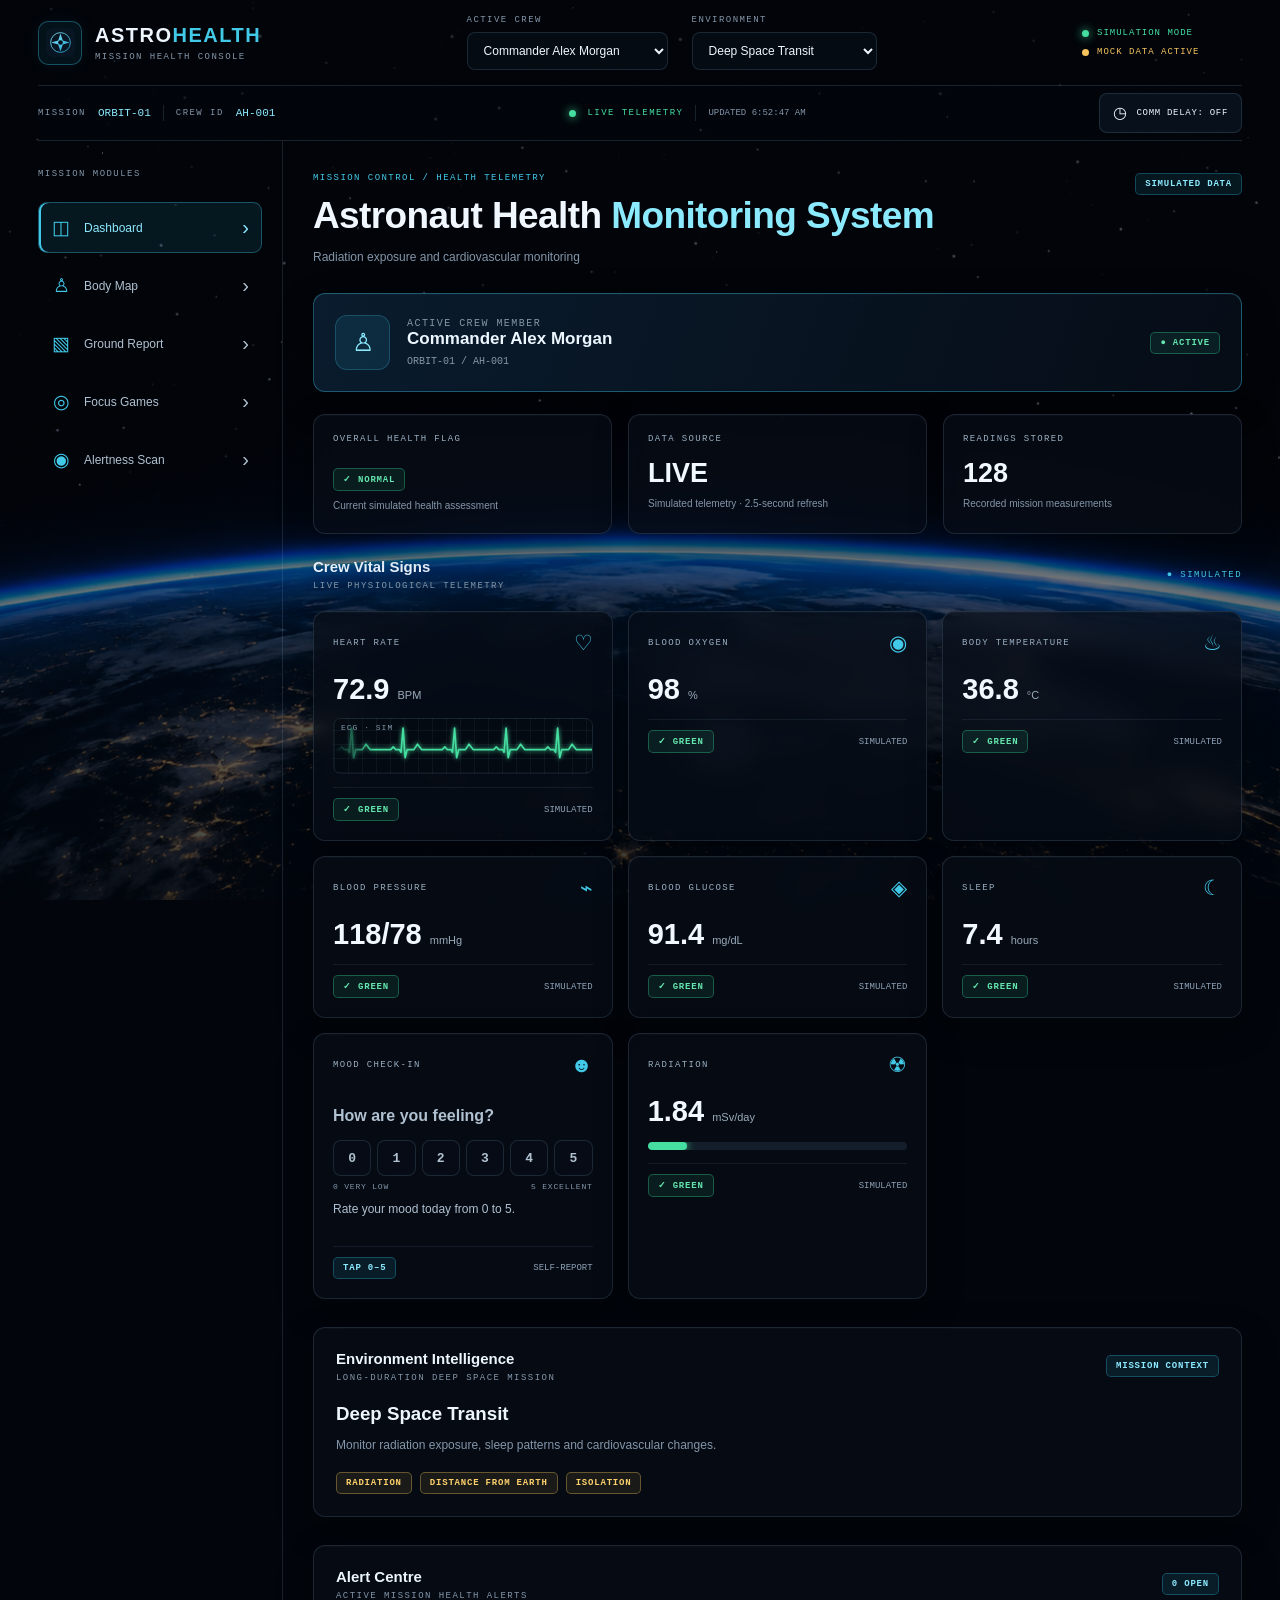
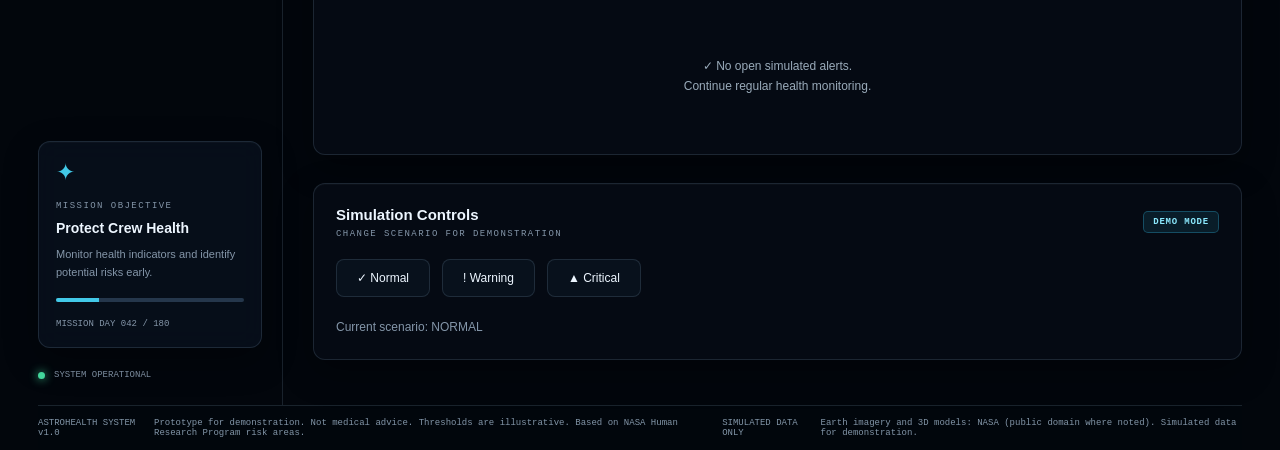
==== commit d3a5e403: "Added astronaut health monitoring features" ====
--- a/frontend/static/index.html
+++ b/frontend/static/index.html
@@ -11,266 +11,251 @@
           content="AstroHealth - Astronaut Mission Health Monitoring Console">
 
     <title>AstroHealth | Mission Health Console</title>
-<link rel="stylesheet" href="./css/tokens.css">
-<link rel="stylesheet" href="./css/base.css">
-<link rel="stylesheet" href="./css/components.css">
-<link rel="stylesheet" href="./css/pages.css">
-
-<!-- Earth mission-control theme: load last -->
-<link rel="stylesheet" href="./css/theme-earth.css">
+
+    <!-- Existing stylesheets -->
+    <link rel="stylesheet" href="./css/tokens.css">
+    <link rel="stylesheet" href="./css/base.css">
+    <link rel="stylesheet" href="./css/components.css">
+    <link rel="stylesheet" href="./css/pages.css">
+<link rel="stylesheet" href="./css/body-map.css">
+<link rel="stylesheet" href="./css/report.css">
+    <!-- Earth mission-control theme -->
+    <link rel="stylesheet" href="./css/theme-earth.css">
+
+    <!-- Focus Games theme -->
+    <link rel="stylesheet" href="./css/games.css">
+
+    <!-- Dashboard extras: ECG trace + mood check-in -->
+    <link rel="stylesheet" href="./css/dashboard-extras.css">
+
+    <!-- Alertness Scan (MediaPipe) + radiation card -->
+    <link rel="stylesheet" href="./css/vision.css">
 
     <link rel="icon" href="./assets/logo.svg" type="image/svg+xml">
 </head>
 
 <body class="photo-earth">
 
-<div class="app-background space-bg" aria-hidden="true"></div>
-
-<div class="app-shell">
-
-    <!-- TOP HEADER -->
-
-    <header class="topbar">
-
-        <div class="brand">
-
-            <div class="brand-logo">
-                <img src="./assets/logo.svg" alt="AstroHealth logo">
-            </div>
-
-            <div class="brand-info">
-                <h1>ASTRO<span>HEALTH</span></h1>
-                <p>MISSION HEALTH CONSOLE</p>
-            </div>
+    <div class="app-background space-bg" aria-hidden="true"></div>
+
+    <div class="app-shell">
+
+        <!-- TOP HEADER -->
+        <header class="topbar">
+
+            <div class="brand">
+
+                <div class="brand-logo">
+                    <img src="./assets/logo.svg" alt="AstroHealth logo">
+                </div>
+
+                <div class="brand-info">
+                    <h1>ASTRO<span>HEALTH</span></h1>
+                    <p>MISSION HEALTH CONSOLE</p>
+                </div>
+
+            </div>
+
+            <div class="header-controls">
+
+                <div class="control-group">
+                    <label for="astronautSelect">ACTIVE CREW</label>
+
+                    <select id="astronautSelect" aria-label="Select astronaut">
+                        <option value="AH-001">Commander Alex Morgan</option>
+                        <option value="AH-002">Dr. Sarah Chen</option>
+                        <option value="AH-003">Pilot James Wilson</option>
+                        <option value="AH-004">Engineer Maya Patel</option>
+                    </select>
+                </div>
+
+                <div class="control-group environment-control">
+                    <label for="environmentSelect">ENVIRONMENT</label>
+
+                    <select id="environmentSelect" aria-label="Select environment">
+                        <option value="spacecraft">Deep Space Transit</option>
+                        <option value="station">Space Station</option>
+                        <option value="rover">Planetary Rover</option>
+                        <option value="mars">Mars Base</option>
+                    </select>
+                </div>
+
+            </div>
+
+            <div class="system-status">
+
+                <div class="simulation-status">
+                    <span class="status-dot"></span>
+                    <span>SIMULATION MODE</span>
+                </div>
+
+                <div class="connection-status" id="connectionStatus">
+                    <span class="connection-dot"></span>
+                    <span id="connectionText">INITIALIZING</span>
+                </div>
+
+            </div>
+
+        </header>
+
+
+        <!-- MISSION STATUS BAR -->
+        <section class="mission-bar">
+
+            <div class="mission-info">
+                <span class="mission-label">MISSION</span>
+                <strong>ORBIT-01</strong>
+
+                <span class="mission-divider"></span>
+
+                <span class="mission-label">CREW ID</span>
+                <strong id="crewIdDisplay">AH-001</strong>
+            </div>
+
+            <div class="mission-info">
+                <span class="live-indicator"></span>
+                <span class="telemetry-text">LIVE TELEMETRY</span>
+
+                <span class="mission-divider"></span>
+
+                <span id="lastUpdated">Waiting for telemetry...</span>
+            </div>
+
+            <button class="delay-button" id="delayToggle"
+                    aria-pressed="false">
+
+                <span class="delay-icon">◷</span>
+                <span id="delayText">COMM DELAY: OFF</span>
+
+            </button>
+
+        </section>
+
+
+        <!-- MAIN LAYOUT -->
+        <div class="main-layout">
+
+            <!-- SIDEBAR -->
+            <aside class="sidebar">
+
+                <div class="sidebar-heading">MISSION MODULES</div>
+
+                <nav class="navigation" aria-label="Main navigation">
+
+                    <a href="#/dashboard" class="nav-link active"
+                       data-route="dashboard">
+                        <span class="nav-icon">◫</span>
+                        <span>Dashboard</span>
+                        <span class="nav-arrow">›</span>
+                    </a>
+
+                    <a href="#/body" class="nav-link"
+                       data-route="body">
+                        <span class="nav-icon">♙</span>
+                        <span>Body Map</span>
+                        <span class="nav-arrow">›</span>
+                    </a>
+                    <a href="#/report" class="nav-link"
+                       data-route="report">
+                        <span class="nav-icon">▧</span>
+                        <span>Ground Report</span>
+                        <span class="nav-arrow">›</span>
+                    </a>
+
+                    <!-- NEW: FOCUS GAMES -->
+                    <a href="#/games" class="nav-link"
+                       data-route="games">
+                        <span class="nav-icon">◎</span>
+                        <span>Focus Games</span>
+                        <span class="nav-arrow">›</span>
+                    </a>
+
+                    <!-- NEW: ALERTNESS SCAN (MediaPipe) -->
+                    <a href="#/vision" class="nav-link"
+                       data-route="vision">
+                        <span class="nav-icon">◉</span>
+                        <span>Alertness Scan</span>
+                        <span class="nav-arrow">›</span>
+                    </a>
+
+                </nav>
+
+
+                <div class="sidebar-bottom">
+
+                    <div class="mission-card">
+
+                        <div class="mission-card-icon">✦</div>
+
+                        <p class="eyebrow">MISSION OBJECTIVE</p>
+
+                        <h3>Protect Crew Health</h3>
+
+                        <p>
+                            Monitor health indicators and identify
+                            potential risks early.
+                        </p>
+
+                        <div class="mission-progress">
+                            <span></span>
+                        </div>
+
+                        <small>MISSION DAY 042 / 180</small>
+
+                    </div>
+
+                    <div class="sidebar-footer">
+                        <span class="status-dot"></span>
+                        SYSTEM OPERATIONAL
+                    </div>
+
+                </div>
+
+            </aside>
+
+
+            <!-- MAIN CONTENT -->
+            <main class="main-content" id="mainContent" tabindex="-1">
+
+                <div class="loading-screen">
+                    <div class="loader"></div>
+                    <p>INITIALIZING MISSION SYSTEMS...</p>
+                </div>
+
+            </main>
 
         </div>
 
-        <div class="header-controls">
-
-            <div class="control-group">
-
-                <label for="astronautSelect">ACTIVE CREW</label>
-
-                <select id="astronautSelect" aria-label="Select astronaut">
-                    <option value="AH-001">Commander Alex Morgan</option>
-                    <option value="AH-002">Dr. Sarah Chen</option>
-                    <option value="AH-003">Pilot James Wilson</option>
-                    <option value="AH-004">Engineer Maya Patel</option>
-                </select>
-
-            </div>
-
-            <div class="control-group environment-control">
-
-                <label for="environmentSelect">ENVIRONMENT</label>
-
-                <select id="environmentSelect" aria-label="Select environment">
-                    <option value="spacecraft">Deep Space Transit</option>
-                    <option value="station">Space Station</option>
-                    <option value="rover">Planetary Rover</option>
-                    <option value="mars">Mars Base</option>
-                </select>
-
-            </div>
-
-        </div>
-
-        <div class="system-status">
-
-            <div class="simulation-status">
-                <span class="status-dot"></span>
-                <span>SIMULATION MODE</span>
-            </div>
-
-            <div class="connection-status" id="connectionStatus">
-                <span class="connection-dot"></span>
-                <span id="connectionText">INITIALIZING</span>
-            </div>
-
-        </div>
-
-    </header>
-
-
-    <!-- MISSION STATUS BAR -->
-
-    <section class="mission-bar">
-
-        <div class="mission-info">
-            <span class="mission-label">MISSION</span>
-            <strong>ORBIT-01</strong>
-            <span class="mission-divider"></span>
-            <span class="mission-label">CREW ID</span>
-            <strong id="crewIdDisplay">AH-001</strong>
-        </div>
-
-        <div class="mission-info">
-
-            <span class="live-indicator"></span>
-            <span class="telemetry-text">LIVE TELEMETRY</span>
-
-            <span class="mission-divider"></span>
-
-            <span id="lastUpdated">Waiting for telemetry...</span>
-
-        </div>
-
-        <button class="delay-button" id="delayToggle"
-                aria-pressed="false">
-
-            <span class="delay-icon">◷</span>
-            <span id="delayText">COMM DELAY: OFF</span>
-
-        </button>
-
-    </section>
-
-
-    <!-- MAIN LAYOUT -->
-
-    <div class="main-layout">
-
-        <!-- SIDEBAR -->
-
-        <aside class="sidebar">
-
-            <div class="sidebar-heading">MISSION MODULES</div>
-
-            <nav class="navigation" aria-label="Main navigation">
-
-                <a href="#/dashboard" class="nav-link active"
-                   data-route="dashboard">
-
-                    <span class="nav-icon">◫</span>
-                    <span>Dashboard</span>
-                    <span class="nav-arrow">›</span>
-
-                </a>
-
-                <a href="#/body" class="nav-link"
-                   data-route="body">
-
-                    <span class="nav-icon">♙</span>
-                    <span>Body Map</span>
-                    <span class="nav-arrow">›</span>
-
-                </a>
-
-                <a href="#/log" class="nav-link"
-                   data-route="log">
-
-                    <span class="nav-icon">⊕</span>
-                    <span>Log Measurements</span>
-                    <span class="nav-arrow">›</span>
-
-                </a>
-
-                <a href="#/learn" class="nav-link"
-                   data-route="learn">
-
-                    <span class="nav-icon">▤</span>
-                    <span>Health Library</span>
-                    <span class="nav-arrow">›</span>
-
-                </a>
-
-                <a href="#/crew" class="nav-link"
-                   data-route="crew">
-
-                    <span class="nav-icon">♧</span>
-                    <span>Crew & Readiness</span>
-                    <span class="nav-arrow">›</span>
-
-                </a>
-
-                <a href="#/report" class="nav-link"
-                   data-route="report">
-
-                    <span class="nav-icon">▧</span>
-                    <span>Ground Report</span>
-                    <span class="nav-arrow">›</span>
-
-                </a>
-
-            </nav>
-
-            <div class="sidebar-bottom">
-
-                <div class="mission-card">
-
-                    <div class="mission-card-icon">✦</div>
-
-                    <p class="eyebrow">MISSION OBJECTIVE</p>
-
-                    <h3>Protect Crew Health</h3>
-
-                    <p>
-                        Monitor health indicators and identify
-                        potential risks early.
-                    </p>
-
-                    <div class="mission-progress">
-                        <span></span>
-                    </div>
-
-                    <small>MISSION DAY 042 / 180</small>
-
-                </div>
-
-                <div class="sidebar-footer">
-                    <span class="status-dot"></span>
-                    SYSTEM OPERATIONAL
-                </div>
-
-            </div>
-
-        </aside>
-
-
-        <!-- MAIN CONTENT -->
-
-        <main class="main-content" id="mainContent" tabindex="-1">
-
-            <div class="loading-screen">
-                <div class="loader"></div>
-                <p>INITIALIZING MISSION SYSTEMS...</p>
-            </div>
-
-        </main>
+
+        <!-- GLOBAL FOOTER -->
+        <footer class="app-footer">
+
+            <span>ASTROHEALTH SYSTEM v1.0</span>
+
+            <span>
+                Prototype for demonstration. Not medical advice.
+                Thresholds are illustrative. Based on NASA Human Research Program risk areas.
+            </span>
+
+            <span>SIMULATED DATA ONLY</span>
+
+            <span>
+                Earth imagery and 3D models: NASA (public domain where noted).
+                Simulated data for demonstration.
+            </span>
+
+        </footer>
 
     </div>
 
 
-    <!-- GLOBAL FOOTER -->
-
-    <footer class="app-footer">
-
-        <span>ASTROHEALTH SYSTEM v1.0</span>
-
-        <span>
-            Prototype for demonstration. Not medical advice.
-            Thresholds are illustrative. Based on NASA Human Research Program risk areas.
-        </span>
-
-        <span>SIMULATED DATA ONLY</span>
-
-<span>
-    Earth imagery and 3D models: NASA (public domain where noted).
-    Simulated data for demonstration.
-</span>
-
-    </footer>
-
-</div>
-
-
-<!-- TOAST CONTAINER -->
-
-<div id="toastContainer" class="toast-container"
-     aria-live="polite"></div>
-
-
-<script type="module" src="./js/router.js"></script>
+    <!-- TOAST CONTAINER -->
+    <div id="toastContainer" class="toast-container"
+         aria-live="polite"></div>
+
+
+    <!-- APPLICATION ROUTER -->
+    <script type="module" src="./js/router.js"></script>
 
 </body>
 </html>
--- a/frontend/static/css/body-map.css
+++ b/frontend/static/css/body-map.css
@@ -0,0 +1,345 @@
+
+/* =====================================================
+   ASTROHEALTH — BODY MAP
+   Astronaut image + precisely positioned sensor markers
+===================================================== */
+
+/* MAIN LAYOUT */
+
+.bm-layout {
+    display: grid;
+    grid-template-columns: minmax(280px, 1fr) minmax(300px, 1fr);
+    gap: 18px;
+    align-items: start;
+}
+
+.bm-visual,
+.bm-side > .panel,
+.bm-detail-panel {
+    background: rgba(8, 14, 24, 0.88);
+    border: 1px solid var(--border, #26394b);
+    border-radius: 13px;
+    padding: 20px;
+    box-sizing: border-box;
+}
+
+/* =====================================================
+   ASTRONAUT STAGE
+===================================================== */
+
+.bm-figure-wrap {
+    position: relative;
+    width: 100%;
+    height: 430px;
+    min-height: 430px;
+    display: flex;
+    align-items: center;
+    justify-content: center;
+    overflow: hidden;
+    isolation: isolate;
+}
+
+/* Astronaut image */
+
+.bm-astronaut-image {
+    position: relative;
+    z-index: 1;
+
+    display: block;
+    width: 310px;
+    max-width: 78%;
+    height: 420px;
+
+    object-fit: contain;
+    object-position: center;
+
+    margin: 0 auto;
+    pointer-events: none;
+
+    filter: drop-shadow(0 0 14px rgba(39, 205, 239, 0.17));
+}
+
+/* Keep SVG fallback styling */
+
+.bm-figure {
+    position: relative;
+    z-index: 1;
+    width: min(100%, 240px);
+    height: 420px;
+    filter: drop-shadow(0 0 16px rgba(38, 195, 231, 0.13));
+}
+
+/* =====================================================
+   SENSOR MARKERS
+   All positions are relative to the stage centre.
+===================================================== */
+
+.bm-hotspot {
+    position: absolute;
+    z-index: 5;
+
+    width: 34px;
+    height: 34px;
+    padding: 0;
+
+    display: flex;
+    align-items: center;
+    justify-content: center;
+
+    transform: translate(-50%, -50%);
+
+    border: 2px solid #35d9f5;
+    border-radius: 50%;
+
+    background: rgba(4, 24, 39, 0.96);
+    color: #9ceeff;
+
+    font-family: monospace;
+    font-size: 11px;
+    font-weight: 700;
+
+    cursor: pointer;
+
+    box-shadow:
+        0 0 8px rgba(35, 210, 245, 0.28),
+        inset 0 0 8px rgba(35, 210, 245, 0.10);
+
+    transition:
+        background 160ms ease,
+        box-shadow 160ms ease,
+        border-color 160ms ease;
+}
+
+.bm-hotspot:hover,
+.bm-hotspot.selected,
+.bm-hotspot:focus-visible {
+    background: #07516a;
+    border-color: #9ceeff;
+
+    box-shadow:
+        0 0 0 4px rgba(53, 217, 245, 0.10),
+        0 0 18px rgba(53, 217, 245, 0.55);
+
+    outline: none;
+}
+
+
+
+/* 01 — Head / Sleep and Neurobehavioral Health */
+.bm-head {
+    top: 12%;
+    left: 54%;
+}
+
+/* 02 — Chest / Cardiovascular */
+.bm-chest {
+    top: 34%;
+    left: 57%;
+}
+
+/* 03 — Lungs / Respiratory */
+.bm-lungs {
+    top: 39%;
+    left: 43%;
+}
+
+/* 04 — Abdomen / Metabolic */
+.bm-abdomen {
+    top: 56%;
+    left: 56%;
+}
+
+/* 05 — Lower body / Temperature */
+.bm-temp {
+    top: 79%;
+    left: 44%;
+}
+
+/* =====================================================
+   LABELS AND HINTS
+===================================================== */
+
+.bm-hint,
+.bm-footer-note {
+    color: var(--text-muted, #8a9aaa);
+    font-family: monospace;
+    font-size: 10px;
+    letter-spacing: 1.2px;
+    text-align: center;
+}
+
+.bm-hint {
+    margin-top: 4px;
+}
+
+/* =====================================================
+   BODY SYSTEM LIST
+===================================================== */
+
+.bm-system-list,
+.bm-reading-list {
+    display: grid;
+    gap: 9px;
+}
+
+.bm-system-button {
+    width: 100%;
+    min-height: 49px;
+
+    display: flex;
+    align-items: center;
+    gap: 12px;
+
+    padding: 13px;
+
+    color: var(--text-primary, #e8f2fc);
+    background: rgba(13, 28, 42, 0.78);
+
+    border: 1px solid var(--border, #26394b);
+    border-radius: 9px;
+
+    text-align: left;
+    cursor: pointer;
+
+    transition:
+        border-color 160ms ease,
+        background 160ms ease;
+}
+
+.bm-system-button:hover,
+.bm-system-button[aria-pressed="true"] {
+    border-color: var(--cyan, #39c9e8);
+    background: rgba(16, 61, 78, 0.65);
+}
+
+.bm-system-button:focus-visible {
+    outline: 2px solid #8beaff;
+    outline-offset: 3px;
+}
+
+.bm-system-number {
+    color: #4bd8f2;
+    font-family: monospace;
+    font-size: 11px;
+    font-weight: 700;
+    flex-shrink: 0;
+}
+
+/* =====================================================
+   SELECTED SYSTEM DETAILS
+===================================================== */
+
+.bm-detail-panel {
+    margin-top: 16px;
+}
+
+.bm-detail-panel h3 {
+    margin: 8px 0;
+}
+
+.bm-reading {
+    display: flex;
+    justify-content: space-between;
+    align-items: center;
+    gap: 10px;
+
+    padding: 12px;
+
+    border: 1px solid var(--border, #26394b);
+    border-radius: 8px;
+
+    background: rgba(4, 12, 22, 0.75);
+}
+
+.bm-reading-label {
+    display: block;
+
+    color: var(--text-muted, #8a9aaa);
+
+    font-family: monospace;
+    font-size: 10px;
+
+    margin-bottom: 6px;
+    text-transform: uppercase;
+}
+
+.bm-reading strong {
+    font-size: 19px;
+}
+
+.bm-status {
+    font-family: monospace;
+    font-size: 10px;
+    white-space: nowrap;
+}
+
+/* STATUS COLORS */
+
+.bm-green {
+    color: #43dfa5;
+}
+
+.bm-yellow {
+    color: #f5c451;
+}
+
+.bm-orange {
+    color: #ff9b48;
+}
+
+.bm-red {
+    color: #ff5f69;
+}
+
+.bm-disclaimer {
+    margin-top: 14px;
+
+    color: var(--text-muted, #8a9aaa);
+    font-size: 11px;
+    line-height: 1.6;
+}
+
+.bm-footer-note {
+    margin-top: 20px;
+    letter-spacing: 0.4px;
+}
+
+/* =====================================================
+   RESPONSIVE DESIGN
+===================================================== */
+
+@media (max-width: 850px) {
+    .bm-layout {
+        grid-template-columns: 1fr;
+    }
+}
+
+@media (max-width: 480px) {
+    .bm-figure-wrap {
+        height: 390px;
+        min-height: 390px;
+    }
+
+    .bm-astronaut-image {
+        width: 280px;
+        max-width: 82%;
+        height: 380px;
+    }
+
+    .bm-hotspot {
+        width: 31px;
+        height: 31px;
+        font-size: 10px;
+    }
+}
+
+/* =====================================================
+   REDUCED MOTION
+===================================================== */
+
+@media (prefers-reduced-motion: reduce) {
+    .bm-hotspot,
+    .bm-system-button {
+        transition: none !important;
+    }
+}
--- a/frontend/static/css/report.css
+++ b/frontend/static/css/report.css
@@ -0,0 +1,309 @@
+
+/* GROUND REPORT */
+
+.report-document {
+    max-width: 1050px;
+    margin: 20px auto;
+    padding: 28px;
+    background: rgba(7, 15, 27, .92);
+    border: 1px solid var(--border, #26394b);
+    border-radius: 14px;
+}
+
+.report-document-header,
+.report-section-heading,
+.report-meta,
+.report-alert,
+.report-vital {
+    display: flex;
+    justify-content: space-between;
+    align-items: center;
+    gap: 16px;
+}
+
+.report-document-header {
+    padding-bottom: 22px;
+    border-bottom: 1px solid var(--border, #26394b);
+}
+
+.report-document-header h2 {
+    margin: 8px 0;
+    font-size: 27px;
+}
+
+.report-document-header p,
+.report-copy,
+.report-note,
+.report-disclaimer {
+    color: var(--text-muted, #8a9aaa);
+    font-size: 12px;
+    line-height: 1.7;
+}
+
+.report-eyebrow,
+.report-meta span,
+.report-vital > span:first-child,
+.report-small-label {
+    color: #7e94a9;
+    font: 10px monospace;
+    letter-spacing: 1.2px;
+    text-transform: uppercase;
+}
+
+.report-document-mark {
+    display: grid;
+    place-items: center;
+    width: 58px;
+    height: 58px;
+    border: 1px solid #35c9e8;
+    border-radius: 12px;
+    color: #68e3fa;
+    font: 700 22px monospace;
+}
+
+.report-meta {
+    display: grid;
+    grid-template-columns: repeat(4, minmax(0, 1fr));
+    padding: 20px 0;
+    border-bottom: 1px solid var(--border, #26394b);
+}
+
+.report-meta div {
+    display: grid;
+    gap: 7px;
+}
+
+.report-meta strong {
+    font-size: 13px;
+}
+
+.report-section {
+    padding: 22px 0;
+    border-bottom: 1px solid rgba(70, 100, 125, .25);
+}
+
+.report-section-heading {
+    margin-bottom: 15px;
+}
+
+.report-section-heading h3 {
+    margin: 6px 0 0;
+    font-size: 17px;
+}
+
+.report-vitals {
+    display: grid;
+    grid-template-columns: repeat(2, minmax(0, 1fr));
+    gap: 10px;
+}
+
+.report-vital {
+    padding: 15px;
+    border: 1px solid var(--border, #26394b);
+    border-radius: 9px;
+    background: rgba(13, 28, 42, .65);
+}
+
+.report-vital > span:first-child {
+    flex: 1;
+}
+
+.report-vital strong {
+    font-size: 18px;
+    white-space: nowrap;
+}
+
+.report-vital strong small {
+    color: var(--text-muted, #8a9aaa);
+    font-size: 11px;
+    font-weight: 400;
+}
+
+.report-status {
+    padding: 5px 9px;
+    border: 1px solid currentColor;
+    border-radius: 5px;
+    font: 700 10px monospace;
+    white-space: nowrap;
+}
+
+.report-green { color: #43dfa5; }
+.report-yellow { color: #f5c451; }
+.report-orange { color: #ff9b48; }
+.report-red { color: #ff5f69; }
+.report-unknown { color: #8a9aaa; }
+
+.report-alert-list {
+    display: grid;
+    gap: 9px;
+}
+
+.report-alert {
+    padding: 14px;
+    background: rgba(13, 28, 42, .65);
+    border: 1px solid var(--border, #26394b);
+    border-radius: 9px;
+}
+
+.report-alert p {
+    margin: 6px 0 0;
+    color: var(--text-muted, #8a9aaa);
+    font-size: 12px;
+}
+
+.report-empty {
+    padding: 18px;
+    color: #43dfa5;
+    background: rgba(67, 223, 165, .06);
+    border: 1px solid rgba(67, 223, 165, .25);
+    border-radius: 9px;
+}
+
+.report-observations,
+.report-recommendations {
+    padding-left: 22px;
+    color: var(--text-primary, #e8f2fc);
+    font-size: 13px;
+    line-height: 2;
+}
+
+.report-note {
+    padding: 12px;
+    border-left: 2px solid #35c9e8;
+    background: rgba(53, 201, 232, .05);
+}
+
+.report-document-footer {
+    padding-top: 20px;
+    text-align: center;
+}
+
+.report-document-footer strong {
+    color: #66dff5;
+    font: 11px monospace;
+    letter-spacing: 1px;
+}
+
+.report-document-footer p {
+    color: var(--text-muted, #8a9aaa);
+    font-size: 11px;
+    line-height: 1.6;
+}
+
+.report-actions {
+    display: flex;
+    justify-content: flex-end;
+    flex-wrap: wrap;
+    gap: 12px;
+    margin: 18px 0;
+}
+
+.report-actions button {
+    min-height: 42px;
+    padding: 10px 18px;
+    border-radius: 8px;
+    cursor: pointer;
+}
+
+.report-disclaimer {
+    text-align: right;
+}
+
+@media (max-width: 700px) {
+    .report-document {
+        padding: 16px;
+    }
+
+    .report-meta {
+        grid-template-columns: repeat(2, minmax(0, 1fr));
+        gap: 18px;
+    }
+
+    .report-vitals {
+        grid-template-columns: 1fr;
+    }
+
+    .report-vital {
+        flex-wrap: wrap;
+    }
+}
+
+/* PRINT / SAVE AS PDF */
+
+@media print {
+    @page {
+        size: A4;
+        margin: 15mm;
+    }
+
+    body,
+    .app-shell,
+    .main-layout,
+    .main-content {
+        background: white !important;
+        color: #17212c !important;
+        overflow: visible !important;
+        height: auto !important;
+        max-height: none !important;
+    }
+
+    .topbar,
+    .mission-bar,
+    .sidebar,
+    .app-footer,
+    .toast-container,
+    .report-actions,
+    .page-header {
+        display: none !important;
+    }
+
+    .app-shell,
+    .main-layout {
+        display: block !important;
+    }
+
+    .main-content {
+        width: 100% !important;
+        padding: 0 !important;
+        margin: 0 !important;
+    }
+
+    .report-document {
+        max-width: none;
+        margin: 0;
+        padding: 0;
+        color: #17212c !important;
+        background: white !important;
+        border: 0;
+    }
+
+    .report-document h2,
+    .report-document h3,
+    .report-document strong,
+    .report-copy,
+    .report-observations,
+    .report-recommendations {
+        color: #17212c !important;
+    }
+
+    .report-vital,
+    .report-alert {
+        background: white !important;
+        break-inside: avoid;
+    }
+
+    .report-section {
+        break-inside: avoid;
+    }
+
+    .report-eyebrow,
+    .report-meta span,
+    .report-vital > span:first-child {
+        color: #526477 !important;
+    }
+
+    .report-note {
+        color: #17212c !important;
+        background: #f2f7fa !important;
+    }
+}
--- a/frontend/static/css/theme-earth.css
+++ b/frontend/static/css/theme-earth.css
@@ -574,7 +574,31 @@
 
 @media (prefers-reduced-motion: reduce) {
     .app-background,
-    .app-background::before,
+  
+.app-background::before {
+    content: "";
+    position: absolute;
+    width: 220vw;
+    height: 110vw;
+    left: -60vw;
+    bottom: -65vw;
+    border-radius: 50%;
+
+    background:
+        radial-gradient(
+            ellipse at 50% 0%,
+            rgba(24, 75, 116, 0.95) 0%,
+            rgba(10, 42, 73, 0.96) 25%,
+            #061322 58%,
+            #030912 100%
+        );
+
+    box-shadow:
+        0 -2px 6px rgba(80, 193, 255, 0.8),
+        0 -9px 28px rgba(28, 139, 220, 0.35),
+        0 -24px 65px rgba(17, 89, 156, 0.2);
+}
+
     .app-background::after,
     *,
     *::before,
--- a/frontend/static/css/games.css
+++ b/frontend/static/css/games.css
@@ -0,0 +1,80 @@
+/* AstroHealth Focus Games — additive styles only */
+.focus-play, .reaction-controls .btn { display: inline-flex; align-items: center; gap: 8px; padding: 10px 15px; border: 1px solid var(--border-active); border-radius: var(--radius-sm); background: rgba(50,213,233,.10); color: var(--cyan-light); font: 10px var(--font-mono); letter-spacing: .5px; cursor: pointer; transition: var(--transition); }
+.focus-play:hover:not(:disabled), .reaction-controls .btn:hover:not(:disabled) { background: rgba(50,213,233,.19); box-shadow: var(--shadow-glow); }
+.focus-play:disabled, .reaction-controls .btn:disabled { opacity: .48; cursor: not-allowed; }
+.focus-play-secondary, .reaction-controls .btn:not(.btn-primary) { background: rgba(12,25,39,.75); color: var(--text-secondary); border-color: var(--border); }
+.focus-play:focus-visible, .reaction-controls .btn:focus-visible, .reaction-ring:focus-visible { outline: 2px solid var(--cyan-light); outline-offset: 3px; }
+.focus-page-header { margin-bottom: 18px; }
+.focus-disclaimer { padding: 12px 15px; margin: 0 0 18px; border: 1px solid rgba(66,201,232,.25); border-left: 3px solid var(--cyan); border-radius: var(--radius-sm); background: rgba(10,28,43,.65); color: var(--text-secondary); font-size: 12px; line-height: 1.55; }
+.focus-disclaimer strong { color: var(--cyan-light); }
+.focus-summary-grid { display: grid; grid-template-columns: 1.25fr 1fr 1fr; gap: 14px; margin-bottom: 16px; }
+.focus-summary-grid .panel { margin: 0; }
+.focus-score-card, .focus-stat-card { min-height: 125px; padding: 18px 20px; }
+.focus-label { color: var(--text-muted); font: 9px var(--font-mono); letter-spacing: 1.3px; text-transform: uppercase; }
+.focus-score-value { margin-top: 8px; color: var(--green); font-size: 36px; font-weight: 800; line-height: 1; font-variant-numeric: tabular-nums; }
+.focus-score-value small { color: var(--text-muted); font-size: 13px; font-weight: 600; }
+.focus-score-card p, .focus-stat-card p { color: var(--text-muted); font-size: 11px; margin: 9px 0 0; }
+.focus-stat-card strong { display: block; margin-top: 12px; color: var(--text-primary); font-size: 28px; font-variant-numeric: tabular-nums; }
+.focus-stat-card strong small { color: var(--text-muted); font-size: 12px; }
+.focus-how { margin-bottom: 22px; }
+.focus-how p { max-width: 1000px; color: var(--text-secondary); font-size: 13px; line-height: 1.7; }
+.focus-how strong { color: var(--cyan-light); }
+.focus-games-section { margin-bottom: 18px; }
+.focus-game-grid { display: grid; grid-template-columns: repeat(3, minmax(0,1fr)); gap: 14px; }
+.focus-game-card { display: flex; flex-direction: column; min-height: 250px; padding: 18px; }
+.focus-game-icon { display: grid; place-items: center; width: 42px; height: 42px; margin-bottom: 13px; border: 1px solid var(--border-active); border-radius: 11px; background: var(--cyan-glow); color: var(--cyan-light); font-size: 24px; }
+.focus-game-card h3 { margin: 6px 0 7px; color: var(--text-primary); font-size: 18px; }
+.focus-game-card > p:not(.focus-last-played) { min-height: 36px; margin: 0; color: var(--text-secondary); font-size: 12px; line-height: 1.5; }
+.focus-game-meta { display: flex; flex-wrap: wrap; justify-content: space-between; gap: 8px; margin-top: 15px; color: var(--cyan-light); font: 10px var(--font-mono); }
+.focus-last-played { margin: 7px 0 13px; color: var(--text-muted); font-size: 10px; }
+.focus-play { width: 100%; margin-top: auto; justify-content: center; }
+.focus-play-secondary { opacity: .58; cursor: not-allowed; }
+.focus-history { margin-bottom: 14px; }
+.focus-history-canvas { display: block; width: 100%; height: 86px; }
+.focus-history-foot { display: flex; justify-content: space-between; color: var(--text-muted); font: 9px var(--font-mono); }
+.focus-game-stage[hidden] { display: none; }
+.focus-game-stage { margin: 22px 0; scroll-margin-top: 20px; }
+.reaction-panel { padding: 22px; text-align: center; }
+.reaction-panel .panel-heading { text-align: left; }
+.reaction-instructions { max-width: 600px; margin: 10px auto 18px; color: var(--text-secondary); font-size: 13px; line-height: 1.6; }
+.reaction-instructions kbd { padding: 3px 7px; border: 1px solid var(--border-active); border-radius: 5px; background: rgba(9,22,35,.9); color: var(--cyan-light); font: 10px var(--font-mono); }
+.reaction-ring-wrap { display: grid; place-items: center; min-height: 190px; }
+.reaction-ring { width: 150px; height: 150px; border: 8px solid rgba(120,150,175,.35); border-radius: 50%; background: radial-gradient(circle, rgba(22,42,58,.9), rgba(4,11,19,.98)); color: var(--text-secondary); box-shadow: 0 0 0 12px rgba(100,140,170,.04), inset 0 0 35px rgba(0,0,0,.5); font: 700 16px var(--font-mono); cursor: pointer; transition: background 120ms ease, border-color 120ms ease, box-shadow 120ms ease; }
+.reaction-ring.is-waiting { border-color: rgba(244,199,91,.65); color: var(--yellow); }
+.reaction-ring.is-ready { border-color: var(--cyan-light); background: radial-gradient(circle, rgba(25,170,205,.95), rgba(5,77,105,.98)); color: #fff; box-shadow: 0 0 22px rgba(66,201,232,.7), 0 0 65px rgba(66,201,232,.3); }
+.reaction-ring.is-false { border-color: var(--orange); color: var(--orange); }
+.reaction-feedback { min-height: 22px; color: var(--cyan-light); font: 11px var(--font-mono); }
+.reaction-controls { display: flex; justify-content: center; flex-wrap: wrap; gap: 10px; margin: 17px 0; }
+.reaction-controls .btn { min-width: 112px; }
+.reaction-last { color: var(--text-muted); font-size: 11px; }
+.reaction-result-score { display: flex; align-items: center; justify-content: center; gap: 20px; max-width: 550px; margin: 20px auto; text-align: left; }
+.reaction-result-score p { max-width: 330px; color: var(--text-secondary); font-size: 12px; line-height: 1.6; }
+.reaction-score-ring { display: flex; align-items: baseline; justify-content: center; width: 112px; height: 112px; flex: 0 0 112px; padding-top: 35px; border-radius: 50%; background: radial-gradient(circle at center, #0b1a29 57%, transparent 59%), conic-gradient(var(--green) calc(var(--score) * 1%), rgba(130,160,180,.18) 0); box-shadow: 0 0 22px rgba(55,217,154,.12); }
+.reaction-score-ring strong { color: var(--green); font-size: 32px; }
+.reaction-score-ring span { color: var(--text-muted); font-size: 10px; }
+.reaction-result-grid { display: grid; grid-template-columns: repeat(5,1fr); gap: 9px; margin: 18px 0; }
+.reaction-result-grid > div { padding: 13px 8px; border: 1px solid var(--border); border-radius: 9px; background: rgba(6,15,25,.6); }
+.reaction-result-grid small { display: block; min-height: 25px; color: var(--text-muted); font: 8px var(--font-mono); letter-spacing: .7px; }
+.reaction-result-grid strong { display: block; margin-top: 7px; color: var(--text-primary); font-size: 17px; }
+.focus-footer-note { margin: 18px 0 0; color: var(--text-muted); font-size: 10px; text-align: center; }
+@media (max-width: 900px) { .focus-game-grid { grid-template-columns: 1fr 1fr; } }
+@media (max-width: 650px) { .focus-summary-grid, .focus-game-grid { grid-template-columns: 1fr; } .reaction-result-grid { grid-template-columns: repeat(2,1fr); } .reaction-result-score { flex-direction: column; text-align: center; } }
+@media (prefers-reduced-motion: reduce) { .reaction-ring { transition: none; } }
+
+/* Color Clash + Memory Grid */
+.stroop-word { display: grid; place-items: center; min-height: 110px; font: 800 52px var(--font-main); letter-spacing: 5px; color: var(--text-secondary); }
+.stroop-options { display: grid; grid-template-columns: repeat(4, minmax(0, 1fr)); gap: 10px; max-width: 540px; margin: 8px auto 14px; }
+.stroop-btn { display: inline-flex; align-items: center; justify-content: center; gap: 8px; min-height: 44px; padding: 10px 12px; border: 1px solid var(--border-active); border-radius: var(--radius-sm); background: rgba(12,25,39,.85); color: var(--text-primary); font: 700 12px var(--font-mono); letter-spacing: .8px; cursor: pointer; transition: background 120ms ease, box-shadow 120ms ease; }
+.stroop-btn:hover:not(:disabled) { background: rgba(50,213,233,.16); box-shadow: var(--shadow-glow); }
+.stroop-btn:disabled { opacity: .5; cursor: not-allowed; }
+.stroop-btn:focus-visible { outline: 2px solid var(--cyan-light); outline-offset: 3px; }
+.stroop-dot { width: 12px; height: 12px; border-radius: 50%; flex: 0 0 12px; box-shadow: 0 0 8px currentColor; }
+.stroop-btn kbd { padding: 1px 6px; border: 1px solid var(--border-active); border-radius: 5px; font: 10px var(--font-mono); color: var(--cyan-light); }
+.memory-grid { display: grid; grid-template-columns: repeat(3, 78px); gap: 10px; justify-content: center; margin: 18px auto; }
+.memory-cell { height: 78px; border: 1px solid var(--border); border-radius: 12px; background: rgba(12,25,39,.75); cursor: pointer; transition: background 120ms ease, box-shadow 120ms ease, border-color 120ms ease; }
+.memory-cell:hover:not(:disabled) { border-color: var(--border-active); }
+.memory-cell:disabled { cursor: default; }
+.memory-cell.is-lit { background: radial-gradient(circle, rgba(25,170,205,.95), rgba(5,77,105,.98)); border-color: var(--cyan-light); box-shadow: 0 0 18px rgba(66,201,232,.6); }
+.memory-cell:focus-visible { outline: 2px solid var(--cyan-light); outline-offset: 3px; }
+@media (max-width: 650px) { .stroop-options { grid-template-columns: repeat(2, minmax(0, 1fr)); } .stroop-word { font-size: 38px; } }
+@media (prefers-reduced-motion: reduce) { .memory-cell { transition: none; } }
--- a/frontend/static/css/dashboard-extras.css
+++ b/frontend/static/css/dashboard-extras.css
@@ -0,0 +1,147 @@
+/* =========================================================
+   DASHBOARD EXTRAS: ECG trace + Mood check-in
+   Delete this file and its <link> to undo.
+========================================================= */
+
+/* ---------- ECG TRACE (heart-rate card) ---------- */
+
+.ecg-strip {
+    --ecg: var(--green);
+
+    position: relative;
+    height: 56px;
+    margin-top: 12px;
+    overflow: hidden;
+    border-radius: 8px;
+    border: 1px solid rgba(140, 180, 210, 0.10);
+
+    /* faint monitor grid */
+    background:
+        repeating-linear-gradient(90deg, rgba(120, 170, 200, 0.07) 0 1px, transparent 1px 14px),
+        repeating-linear-gradient(0deg,  rgba(120, 170, 200, 0.07) 0 1px, transparent 1px 14px),
+        rgba(4, 10, 18, 0.55);
+}
+
+.ecg-green  { --ecg: var(--green); }
+.ecg-yellow { --ecg: var(--yellow); }
+.ecg-orange { --ecg: var(--orange); }
+.ecg-red    { --ecg: var(--red); }
+
+.ecg-label {
+    position: absolute;
+    top: 4px;
+    left: 7px;
+    z-index: 2;
+    font: 8px var(--font-mono);
+    letter-spacing: 1px;
+    color: var(--text-muted);
+}
+
+.ecg-svg {
+    position: absolute;
+    inset: 0;
+    width: 200%;            /* two tiles, scrolled by one tile width */
+    height: 100%;
+
+    animation: ecg-scroll 4s linear infinite;
+    will-change: transform;
+
+    /* fade the trace out at both ends like a monitor sweep */
+    -webkit-mask-image: linear-gradient(90deg, transparent 0, #000 8%, #000 92%, transparent 100%);
+            mask-image: linear-gradient(90deg, transparent 0, #000 8%, #000 92%, transparent 100%);
+}
+
+.ecg-line {
+    stroke: var(--ecg);
+    stroke-width: 1.7;
+    stroke-linejoin: round;
+    stroke-linecap: round;
+    vector-effect: non-scaling-stroke;
+    filter: drop-shadow(0 0 3px var(--ecg));
+}
+
+@keyframes ecg-scroll {
+    from { transform: translateX(0); }
+    to   { transform: translateX(-50%); }
+}
+
+@media (prefers-reduced-motion: reduce) {
+    .ecg-svg {
+        animation: none;
+        will-change: auto;
+    }
+}
+
+
+/* ---------- MOOD CHECK-IN (0-5) ---------- */
+
+.mood-prompt {
+    font-size: 16px;
+    font-weight: 650;
+    color: var(--text-secondary);
+}
+
+.mood-scale {
+    display: grid;
+    grid-template-columns: repeat(6, minmax(0, 1fr));
+    gap: 6px;
+    margin-top: 12px;
+}
+
+.mood-btn {
+    min-height: 36px;
+    border-radius: 8px;
+    border: 1px solid var(--border);
+    background: rgba(8, 14, 24, 0.6);
+    color: var(--text-secondary);
+    font: 600 13px var(--font-mono);
+    cursor: pointer;
+    transition:
+        border-color var(--transition),
+        background var(--transition),
+        color var(--transition),
+        transform var(--transition);
+}
+
+.mood-btn:hover {
+    border-color: var(--border-active);
+    color: var(--cyan-light);
+    background: rgba(50, 213, 233, 0.08);
+}
+
+.mood-btn:focus-visible {
+    outline: 2px solid var(--cyan);
+    outline-offset: 2px;
+}
+
+.mood-btn:active {
+    transform: scale(0.95);
+}
+
+.mood-btn[aria-pressed="true"] {
+    border-color: var(--cyan);
+    background: rgba(50, 213, 233, 0.18);
+    color: #fff;
+    box-shadow: 0 0 14px var(--cyan-glow);
+}
+
+.mood-caption {
+    display: flex;
+    justify-content: space-between;
+    margin-top: 6px;
+    font: 8px var(--font-mono);
+    letter-spacing: 0.8px;
+    color: var(--text-muted);
+}
+
+.mood-tip {
+    margin: 10px 0 0;
+    min-height: 2.6em;
+    font-size: 12px;
+    line-height: 1.35;
+    color: var(--text-secondary);
+}
+
+@media (prefers-reduced-motion: reduce) {
+    .mood-btn { transition: none; }
+}
--- a/frontend/static/css/vision.css
+++ b/frontend/static/css/vision.css
@@ -0,0 +1,144 @@
+/* =========================================================
+   VISION SCAN PAGE (MediaPipe) + RADIATION CARD
+   Delete this file and its <link> to undo.
+========================================================= */
+
+/* ---------- Radiation gauge (dashboard card) ---------- */
+.radiation-gauge {
+    --rad: var(--green);
+    height: 8px;
+    margin-top: 14px;
+    border-radius: 99px;
+    background: rgba(120, 170, 200, 0.12);
+    overflow: hidden;
+}
+.radiation-gauge span {
+    display: block;
+    height: 100%;
+    border-radius: 99px;
+    background: var(--rad);
+    box-shadow: 0 0 10px var(--rad);
+    transition: width 400ms ease;
+}
+.radiation-green  { --rad: var(--green); }
+.radiation-yellow { --rad: var(--yellow); }
+.radiation-orange { --rad: var(--orange); }
+.radiation-red    { --rad: var(--red); }
+
+/* ---------- Vision scan page ---------- */
+.vision-layout {
+    display: grid;
+    grid-template-columns: minmax(0, 1.5fr) minmax(0, 1fr);
+    gap: 16px;
+    margin-bottom: 16px;
+}
+.vision-layout .panel { margin: 0; }
+
+.vision-stage {
+    position: relative;
+    aspect-ratio: 4 / 3;
+    overflow: hidden;
+    border-radius: var(--radius-md);
+    border: 1px solid var(--border);
+    background: rgba(4, 10, 18, 0.7);
+}
+.vision-stage video,
+.vision-stage canvas {
+    position: absolute;
+    inset: 0;
+    width: 100%;
+    height: 100%;
+    object-fit: cover;
+    transform: scaleX(-1); /* mirror, like a selfie view */
+}
+.vision-overlay {
+    position: absolute;
+    inset: 0;
+    display: flex;
+    flex-direction: column;
+    align-items: center;
+    justify-content: center;
+    gap: 8px;
+    padding: 18px;
+    text-align: center;
+    color: var(--text-secondary);
+    font: 11px var(--font-mono);
+    letter-spacing: 1px;
+    background: rgba(4, 10, 18, 0.55);
+}
+.vision-overlay[hidden] { display: none; }
+
+.vision-timer {
+    position: absolute;
+    top: 10px;
+    right: 10px;
+    z-index: 2;
+    padding: 4px 9px;
+    border-radius: 99px;
+    background: rgba(4, 10, 18, 0.7);
+    border: 1px solid var(--border-active);
+    color: var(--cyan-light);
+    font: 11px var(--font-mono);
+}
+
+.vision-controls {
+    display: flex;
+    flex-wrap: wrap;
+    gap: 10px;
+    margin-top: 14px;
+}
+
+.vision-metrics {
+    display: grid;
+    grid-template-columns: repeat(2, minmax(0, 1fr));
+    gap: 10px;
+    margin-top: 12px;
+}
+.vision-metric {
+    padding: 12px;
+    border-radius: var(--radius-sm);
+    border: 1px solid var(--border);
+    background: rgba(8, 14, 24, 0.55);
+}
+.vision-metric small {
+    display: block;
+    font: 9px var(--font-mono);
+    letter-spacing: 1px;
+    color: var(--text-muted);
+}
+.vision-metric strong {
+    display: block;
+    margin-top: 6px;
+    font-size: 22px;
+    font-variant-numeric: tabular-nums;
+}
+
+.vision-score {
+    display: flex;
+    align-items: center;
+    gap: 14px;
+    margin-top: 14px;
+}
+.vision-score-value {
+    font-size: 40px;
+    font-weight: 800;
+    line-height: 1;
+    color: var(--green);
+    font-variant-numeric: tabular-nums;
+}
+.vision-score-value small { font-size: 13px; color: var(--text-muted); }
+.vision-score p { margin: 0; font-size: 12px; color: var(--text-secondary); }
+
+.vision-history { margin: 0; padding: 0; list-style: none; }
+.vision-history li {
+    display: flex;
+    justify-content: space-between;
+    padding: 8px 0;
+    border-bottom: 1px solid var(--border);
+    font: 11px var(--font-mono);
+    color: var(--text-secondary);
+}
+
+@media (max-width: 900px) {
+    .vision-layout { grid-template-columns: 1fr; }
+}
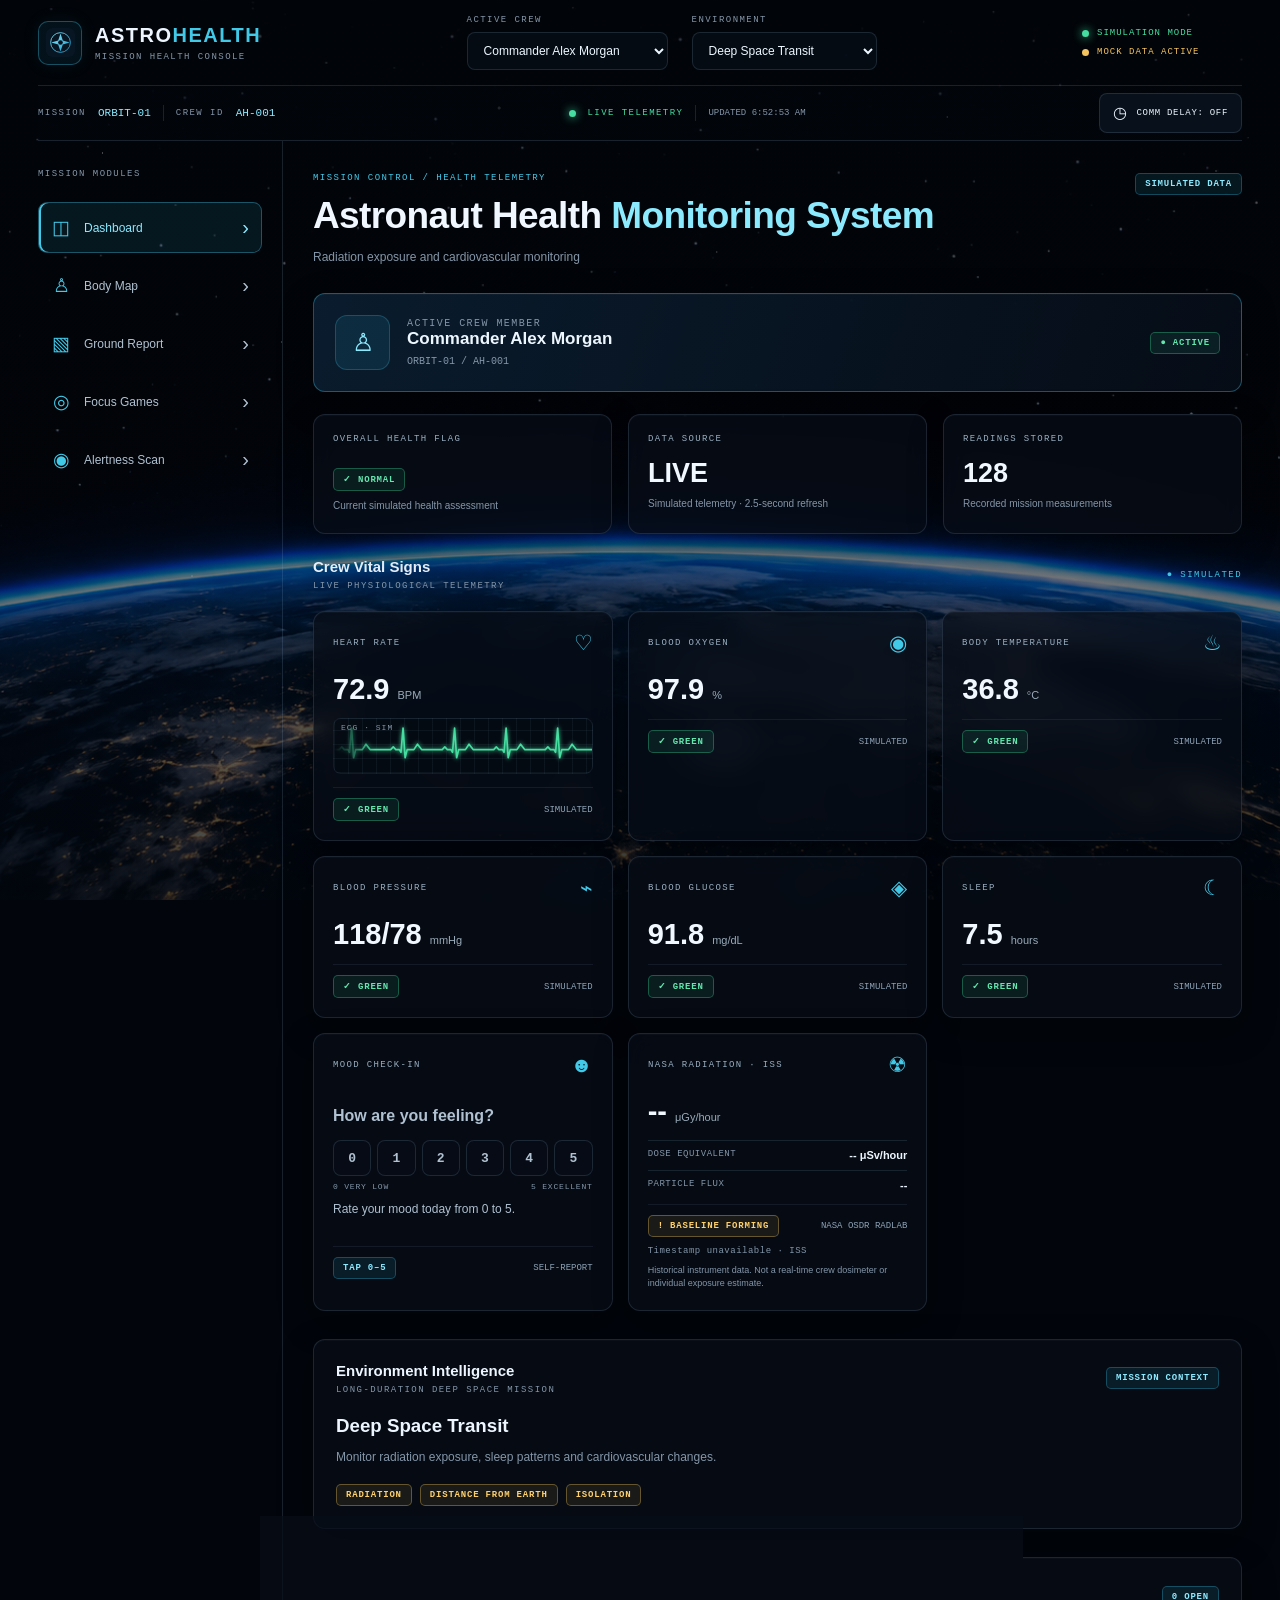
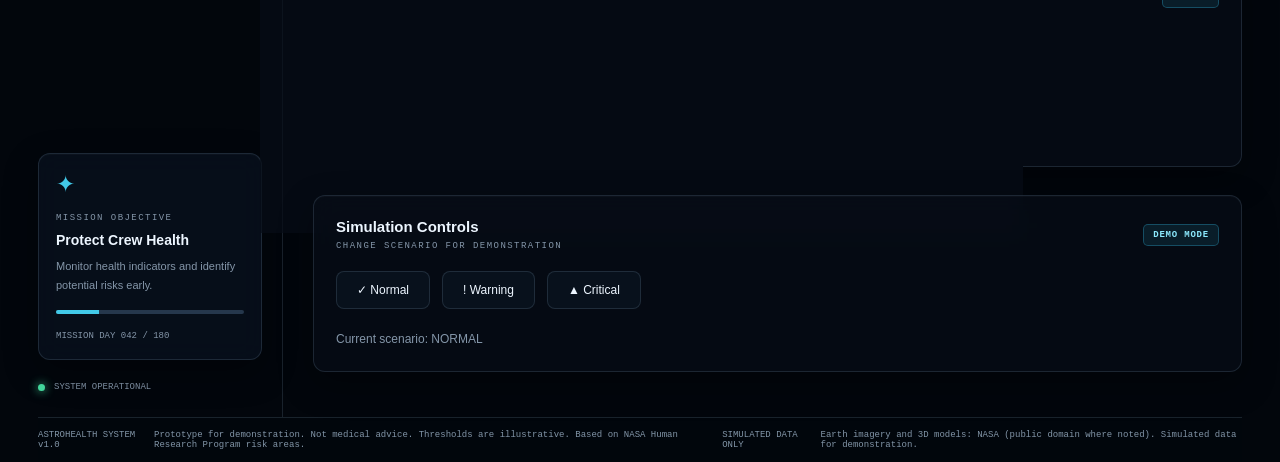
==== commit 1b4f899a: "connection" ====
--- a/frontend/static/index.html
+++ b/frontend/static/index.html
@@ -30,6 +30,7 @@
 
     <!-- Alertness Scan (MediaPipe) + radiation card -->
     <link rel="stylesheet" href="./css/vision.css">
+    <link rel="stylesheet" href="./css/radiation.css">
 
     <link rel="icon" href="./assets/logo.svg" type="image/svg+xml">
 </head>
--- a/frontend/static/css/radiation.css
+++ b/frontend/static/css/radiation.css
@@ -0,0 +1,31 @@
+.radiation-nasa-details {
+    display: grid;
+    gap: 8px;
+    margin: 12px 0;
+}
+.radiation-nasa-details div {
+    display: flex;
+    justify-content: space-between;
+    align-items: center;
+    gap: 10px;
+    padding-top: 7px;
+    border-top: 1px solid rgba(120, 160, 190, .16);
+}
+.radiation-nasa-details span,
+.radiation-timestamp,
+.radiation-disclaimer {
+    color: var(--text-muted, #8a9aaa);
+    font: 9px/1.5 monospace;
+    letter-spacing: .5px;
+}
+.radiation-nasa-details strong {
+    color: var(--text-primary, #e8f2fc);
+    font-size: 11px;
+    text-align: right;
+}
+.radiation-timestamp { margin: 8px 0 0; }
+.radiation-disclaimer {
+    margin: 5px 0 0;
+    letter-spacing: 0;
+    font-family: inherit;
+}
